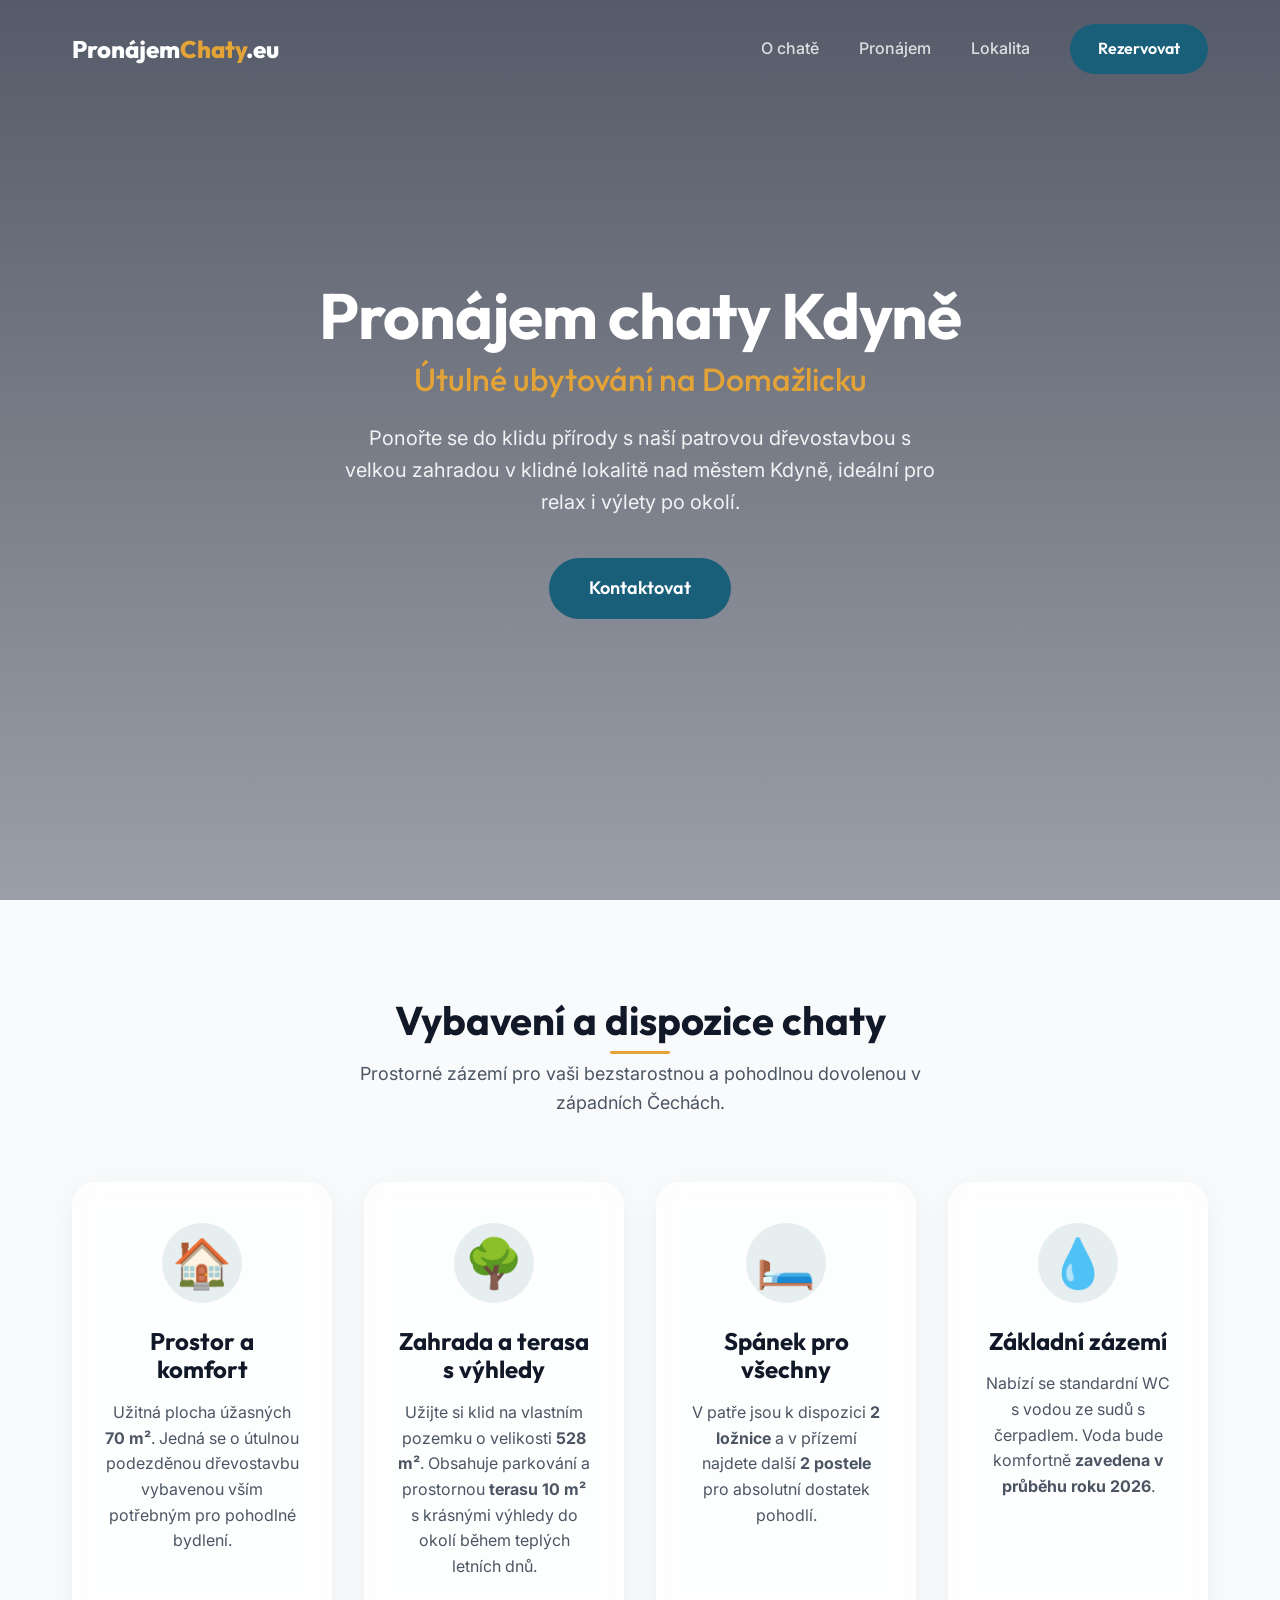
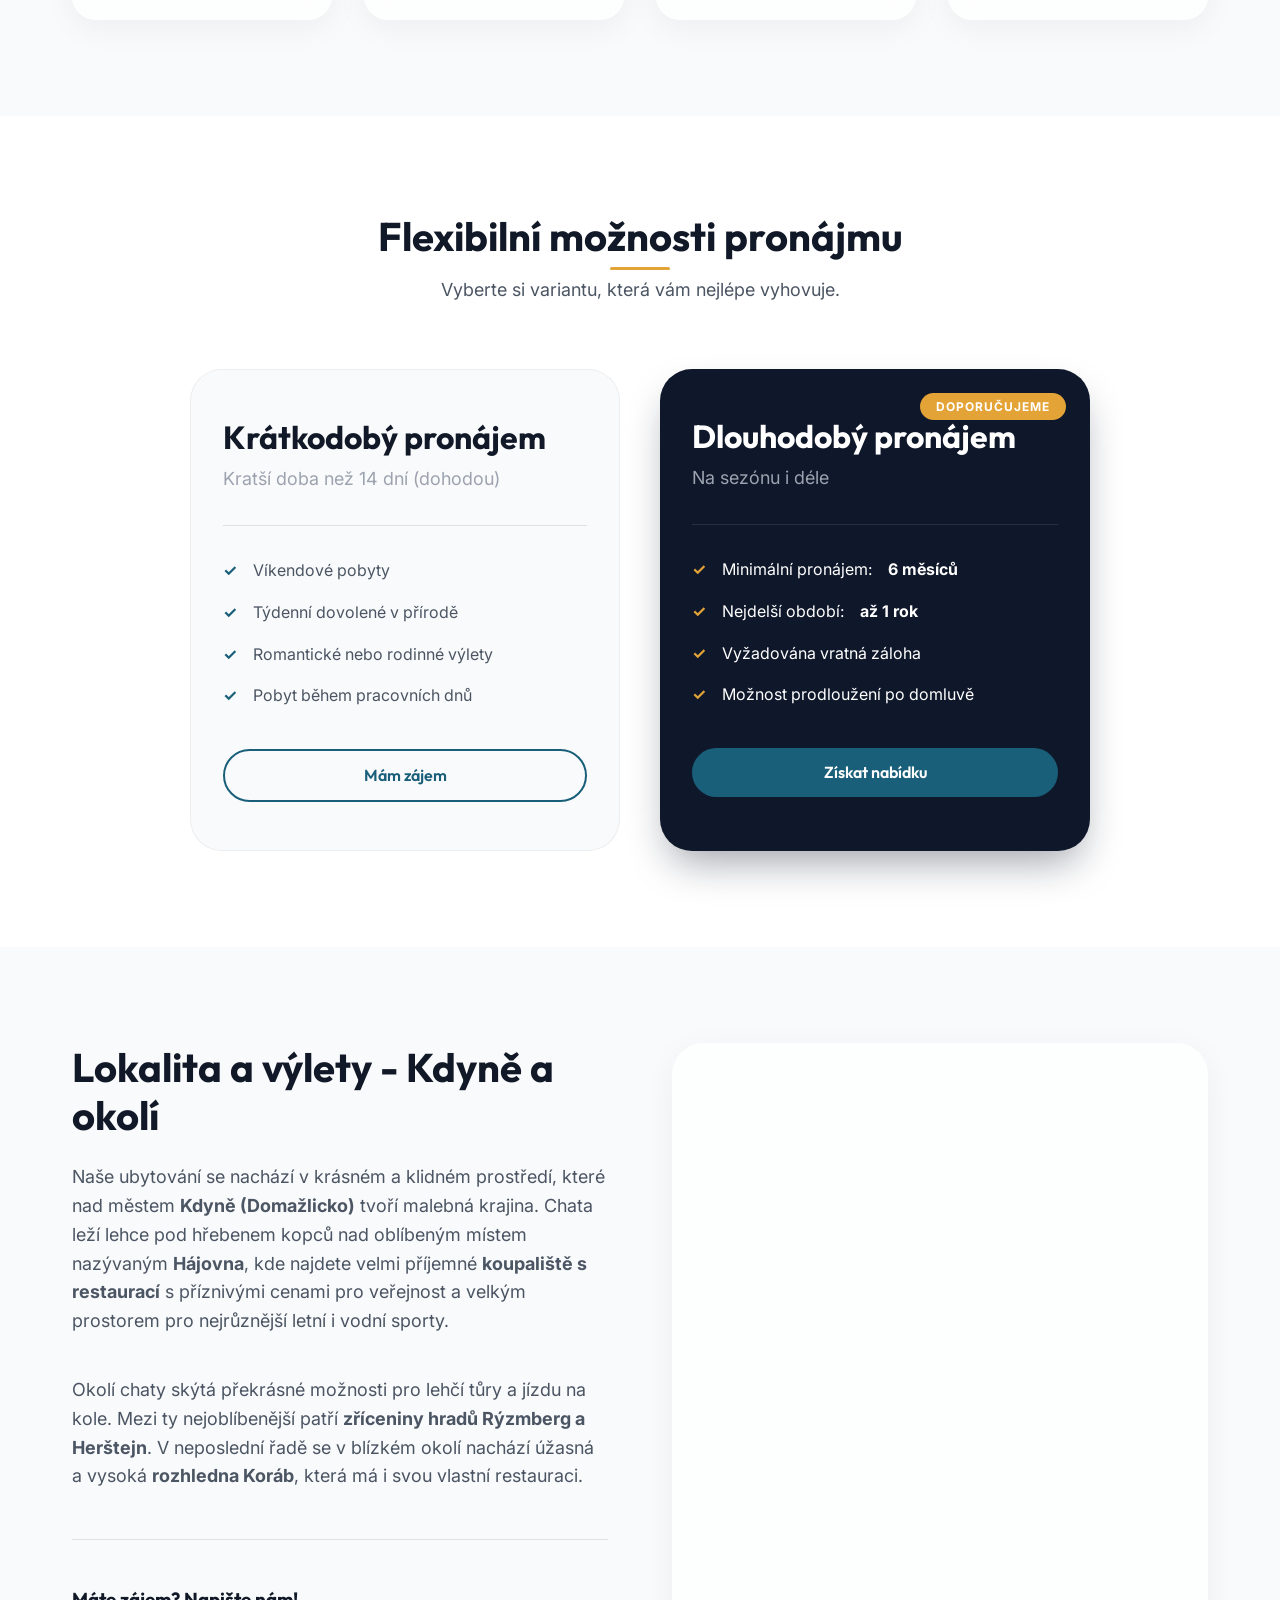
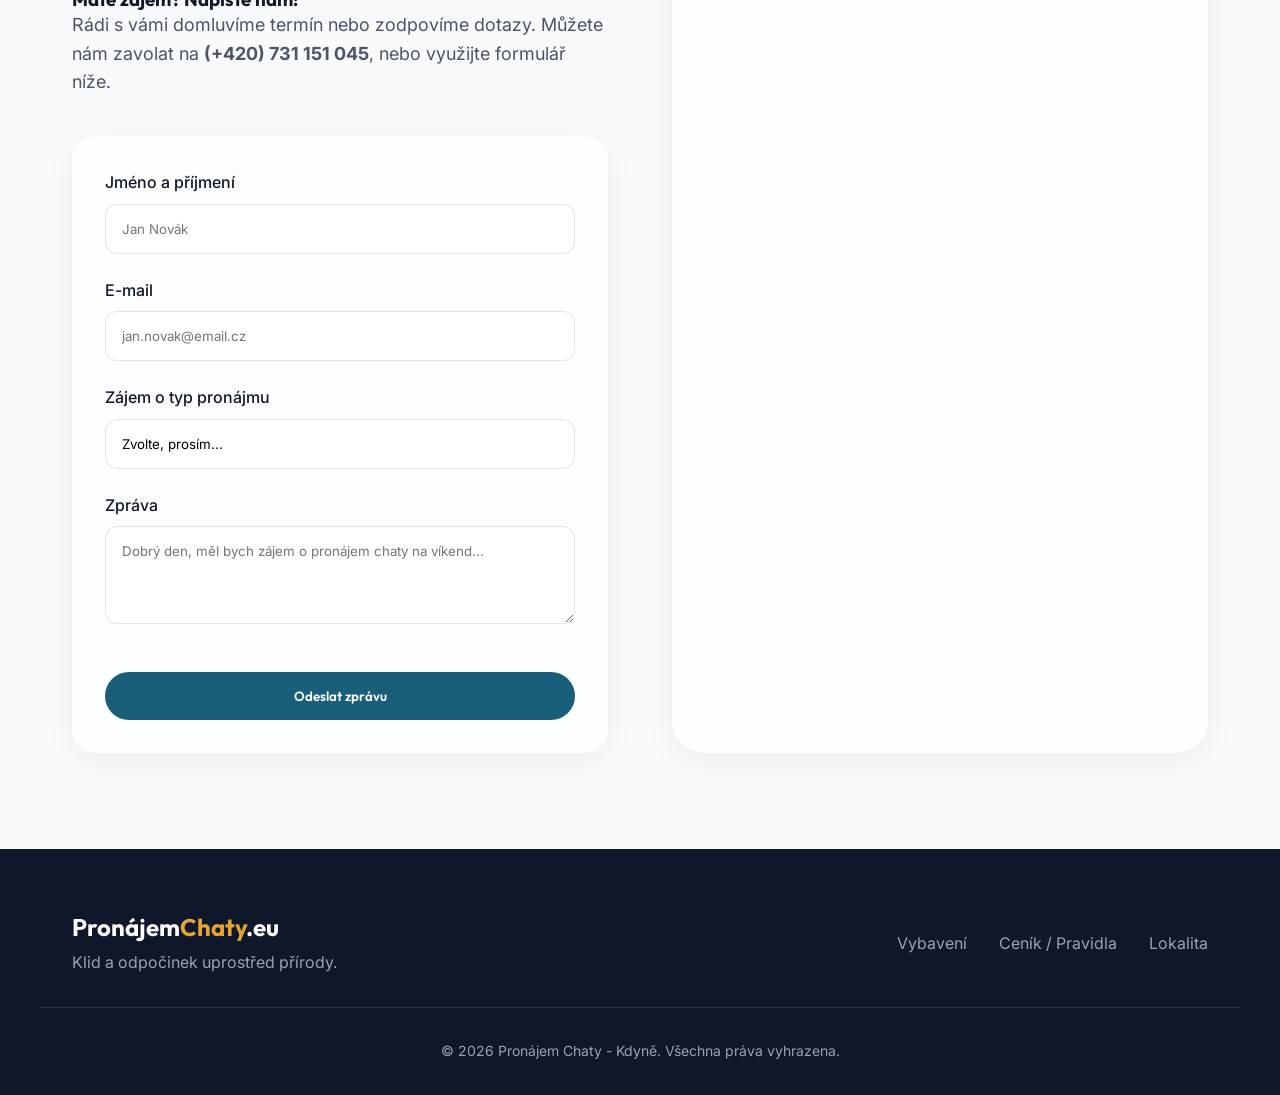
==== index.html @ 140323f0 "Update: contact form with FormSubmit, map iframe, and hero cleanup" ====
<!DOCTYPE html>
<html lang="cs">
<head>
    <meta charset="UTF-8">
    <meta name="viewport" content="width=device-width, initial-scale=1.0">
    <title>Pronájem chaty Kdyně | Útulné ubytování na Domažlicku</title>
    <meta name="description" content="Hledáte klidný pronájem chaty na Domažlicku? Útulná chata Kdyně nabízí pozemek 528 m², 70 m² obytné plochy, terasu, parkování a skvělou výchozí polohu pro výlety (Rýzmberg, Herštejn, Koráb). Ideální dovolená v přírodě.">
    
    <!-- Google Fonts: Outfit and Inter -->
    <link rel="preconnect" href="https://fonts.googleapis.com">
    <link rel="preconnect" href="https://fonts.gstatic.com" crossorigin>
    <link href="https://fonts.googleapis.com/css2?family=Inter:wght@300;400;500;600&family=Outfit:wght@400;600;800&display=swap" rel="stylesheet">
    
    <link rel="stylesheet" href="./index.css">
</head>
<body>

    <!-- Header Navigation -->
    <header class="navbar">
        <div class="nav-container">
            <div class="logo">Pronájem<span>Chaty</span>.eu</div>
            <nav class="nav-links">
                <a href="#o-chate">O chatě</a>
                <a href="#moznosti-pronajmu">Pronájem</a>
                <a href="#lokalita">Lokalita</a>
                <a href="#kontakt" class="btn-primary">Rezervovat</a>
            </nav>
        </div>
    </header>

    <!-- Hero Section -->
    <section class="hero">
        <div class="hero-overlay"></div>
        <div class="hero-content">
            <h1 class="fade-up delay-1">Pronájem chaty Kdyně</h1>
            <h2 class="hero-subtitle fade-up delay-1">Útulné ubytování na Domažlicku</h2>
            <p class="fade-up delay-2">Ponořte se do klidu přírody s naší patrovou dřevostavbou s velkou zahradou v klidné lokalitě nad městem Kdyně, ideální pro relax i výlety po okolí.</p>
            <div class="hero-buttons fade-up delay-3">
                <a href="#kontakt" class="btn-primary-large">Kontaktovat</a>
            </div>
        </div>
    </section>

    <!-- About Section -->
    <section id="o-chate" class="about section-padding">
        <div class="container">
            <div class="section-title fade-up">
                <h2>Vybavení a dispozice chaty</h2>
                <p>Prostorné zázemí pro vaši bezstarostnou a pohodlnou dovolenou v západních Čechách.</p>
            </div>
            
            <div class="features-grid">
                <div class="feature-card glass fade-up">
                    <div class="feature-icon">🏠</div>
                    <h3>Prostor a komfort</h3>
                    <p>Užitná plocha úžasných <strong>70 m²</strong>. Jedná se o útulnou podezděnou dřevostavbu vybavenou vším potřebným pro pohodlné bydlení.</p>
                </div>
                <div class="feature-card glass fade-up delay-1">
                    <div class="feature-icon">🌳</div>
                    <h3>Zahrada a terasa s výhledy</h3>
                    <p>Užijte si klid na vlastním pozemku o velikosti <strong>528 m²</strong>. Obsahuje parkování a prostornou <strong>terasu 10 m²</strong> s krásnými výhledy do okolí během teplých letních dnů.</p>
                </div>
                <div class="feature-card glass fade-up delay-2">
                    <div class="feature-icon">🛏️</div>
                    <h3>Spánek pro všechny</h3>
                    <p>V patře jsou k dispozici <strong>2 ložnice</strong> a v přízemí najdete další <strong>2 postele</strong> pro absolutní dostatek pohodlí.</p>
                </div>
                <div class="feature-card glass fade-up delay-3">
                    <div class="feature-icon">💧</div>
                    <h3>Základní zázemí</h3>
                    <p>Nabízí se standardní WC s vodou ze sudů s čerpadlem. Voda bude komfortně <strong>zavedena v průběhu roku 2026</strong>.</p>
                </div>
            </div>
        </div>
    </section>

    <!-- Rental Options Section -->
    <section id="moznosti-pronajmu" class="rental section-padding">
        <div class="container">
            <div class="section-title text-center fade-up">
                <h2>Flexibilní možnosti pronájmu</h2>
                <p>Vyberte si variantu, která vám nejlépe vyhovuje.</p>
            </div>
            
            <div class="rental-cards">
                <!-- Short Term -->
                <div class="rental-card fade-up">
                    <div class="card-header highlight">
                        <h3>Krátkodobý pronájem</h3>
                        <p>Kratší doba než 14 dní (dohodou)</p>
                    </div>
                    <ul class="rental-features">
                        <li><span>✓</span> Víkendové pobyty</li>
                        <li><span>✓</span> Týdenní dovolené v přírodě</li>
                        <li><span>✓</span> Romantické nebo rodinné výlety</li>
                        <li><span>✓</span> Pobyt během pracovních dnů</li>
                    </ul>
                    <a href="#kontakt" class="btn-outline">Mám zájem</a>
                </div>

                <!-- Long Term -->
                <div class="rental-card premium fade-up delay-1">
                    <div class="badge-premium">Doporučujeme</div>
                    <div class="card-header">
                        <h3>Dlouhodobý pronájem</h3>
                        <p>Na sezónu i déle</p>
                    </div>
                    <ul class="rental-features">
                        <li><span>✓</span> Minimální pronájem: <strong>6 měsíců</strong></li>
                        <li><span>✓</span> Nejdelší období: <strong>až 1 rok</strong></li>
                        <li><span>✓</span> Vyžadována vratná záloha</li>
                        <li><span>✓</span> Možnost prodloužení po domluvě</li>
                    </ul>
                    <a href="#kontakt" class="btn-primary-full">Získat nabídku</a>
                </div>
            </div>
        </div>
    </section>

    <!-- Location & Contact -->
    <section id="lokalita" class="location section-padding">
        <div class="container layout-split">
            <div class="location-text fade-up">
                <h2 class="hero-font">Lokalita a výlety - Kdyně a okolí</h2>
                <p>Naše ubytování se nachází v krásném a klidném prostředí, které nad městem <strong>Kdyně (Domažlicko)</strong> tvoří malebná krajina. Chata leží lehce pod hřebenem kopců nad oblíbeným místem nazývaným <strong>Hájovna</strong>, kde najdete velmi příjemné <strong>koupaliště s restaurací</strong> s příznivými cenami pro veřejnost a velkým prostorem pro nejrůznější letní i vodní sporty.</p>
                <p>Okolí chaty skýtá překrásné možnosti pro lehčí tůry a jízdu na kole. Mezi ty nejoblíbenější patří <strong>zříceniny hradů Rýzmberg a Herštejn</strong>. V neposlední řadě se v blízkém okolí nachází úžasná a vysoká <strong>rozhledna Koráb</strong>, která má i svou vlastní restauraci.</p>
                
                <div class="contact-info" id="kontakt">
                    <h3>Máte zájem? Napište nám!</h3>
                    <p>Rádi s vámi domluvíme termín nebo zodpovíme dotazy. Můžete nám zavolat na <strong><a href="tel:+420731151045">(+420) 731 151 045</a></strong>, nebo využijte formulář níže.</p>
                    
                    <form class="contact-form glass" action="https://formsubmit.co/ullmann@outlook.cz" method="POST">
                        <input type="hidden" name="_subject" value="Nová poptávka - pronajem-chaty.eu">
                        <input type="hidden" name="_template" value="table">
                        <div class="input-group">
                            <label for="name">Jméno a příjmení</label>
                            <input type="text" id="name" name="Jméno" placeholder="Jan Novák" required>
                        </div>
                        <div class="input-group">
                            <label for="email">E-mail</label>
                            <input type="email" id="email" name="email" placeholder="jan.novak@email.cz" required>
                        </div>
                        <div class="input-group">
                            <label for="rental-type">Zájem o typ pronájmu</label>
                            <select id="rental-type" name="Typ_pronajmu" required>
                                <option value="" disabled selected>Zvolte, prosím...</option>
                                <option value="Krátkodobý pronájem">Krátkodobý pronájem</option>
                                <option value="Dlouhodobý pronájem">Dlouhodobý pronájem</option>
                            </select>
                        </div>
                        <div class="input-group">
                            <label for="message">Zpráva</label>
                            <textarea id="message" name="Zprava" rows="4" placeholder="Dobrý den, měl bych zájem o pronájem chaty na víkend..." required></textarea>
                        </div>
                        <button type="submit" class="btn-primary-form">Odeslat zprávu</button>
                    </form>
                </div>
            </div>
            
            <div class="location-map fade-up delay-1">
                <div class="map-view glass">
                    <iframe 
                        src="https://maps.google.com/maps?q=49.405148,13.050838&hl=cs&z=15&output=embed" 
                        width="100%" 
                        height="100%" 
                        style="border:0; width:100%; height:100%; min-height: 400px; display: block;" 
                        allowfullscreen="" 
                        loading="lazy" 
                        referrerpolicy="no-referrer-when-downgrade">
                    </iframe>
                </div>
            </div>
        </div>
    </section>

    <footer>
        <div class="container footer-content">
            <div class="footer-logo">
                <h3>Pronájem<span>Chaty</span>.eu</h3>
                <p>Klid a odpočinek uprostřed přírody.</p>
            </div>
            <div class="footer-links">
                <a href="#o-chate">Vybavení</a>
                <a href="#moznosti-pronajmu">Ceník / Pravidla</a>
                <a href="#lokalita">Lokalita</a>
            </div>
        </div>
        <div class="footer-bottom">
            <p>&copy; 2026 Pronájem Chaty - Kdyně. Všechna práva vyhrazena.</p>
        </div>
    </footer>

    <script src="./main.js"></script>
</body>
</html>
---- index.css ----
/* ==============================
   CSS RESET & VARIABLES
   ============================== */
:root {
    --color-primary: #1A5F7A;
    --color-primary-light: #2293B0;
    --color-secondary: #E3A336;
    --color-dark: #111827;
    --color-darker: #0F172A;
    --color-text: #4B5563;
    --color-text-light: #9CA3AF;
    --color-bg: #F9FAFB;
    --color-white: #FFFFFF;
    
    --font-heading: 'Outfit', sans-serif;
    --font-body: 'Inter', sans-serif;
    
    --shadow-sm: 0 1px 2px 0 rgba(0, 0, 0, 0.05);
    --shadow-md: 0 4px 6px -1px rgba(0, 0, 0, 0.1), 0 2px 4px -1px rgba(0, 0, 0, 0.06);
    --shadow-lg: 0 10px 15px -3px rgba(0, 0, 0, 0.1), 0 4px 6px -2px rgba(0, 0, 0, 0.05);
    
    --radius-md: 0.75rem;
    --radius-lg: 1.5rem;
    --radius-xl: 2rem;
    
    --transition: all 0.3s cubic-bezier(0.4, 0, 0.2, 1);
}

* {
    margin: 0;
    padding: 0;
    box-sizing: border-box;
}

html {
    scroll-behavior: smooth;
}

body {
    font-family: var(--font-body);
    color: var(--color-text);
    background-color: var(--color-bg);
    line-height: 1.6;
    overflow-x: hidden;
}

h1, h2, h3, h4, .hero-font {
    font-family: var(--font-heading);
    color: var(--color-dark);
    line-height: 1.2;
}

a {
    text-decoration: none;
    color: inherit;
}

ul {
    list-style: none;
}

.container {
    max-width: 1200px;
    margin: 0 auto;
    padding: 0 2rem;
}

.section-padding {
    padding: 6rem 0;
}

/* ==============================
   GLASSMORPHISM & UTILITIES
   ============================== */
.glass {
    background: rgba(255, 255, 255, 0.7);
    backdrop-filter: blur(12px);
    -webkit-backdrop-filter: blur(12px);
    border: 1px solid rgba(255, 255, 255, 0.5);
    box-shadow: 0 8px 32px rgba(0, 0, 0, 0.05);
}

.text-center { text-align: center; }

/* ==============================
   BUTTONS
   ============================== */
.btn-primary, .btn-primary-large, .btn-primary-full, .btn-secondary-large, .btn-outline, .btn-primary-form {
    display: inline-flex;
    align-items: center;
    justify-content: center;
    font-family: var(--font-heading);
    font-weight: 600;
    border-radius: 9999px;
    transition: var(--transition);
    cursor: pointer;
    border: none;
}

.btn-primary {
    background: var(--color-primary);
    color: var(--color-white);
    padding: 0.75rem 1.75rem;
}

.btn-primary:hover {
    background: var(--color-primary-light);
    transform: translateY(-2px);
    box-shadow: var(--shadow-md);
}

.btn-primary-large {
    background: var(--color-primary);
    color: var(--color-white);
    padding: 1rem 2.5rem;
    font-size: 1.125rem;
}

.btn-primary-large:hover {
    background: var(--color-primary-light);
    transform: translateY(-2px);
    box-shadow: var(--shadow-lg);
}

.btn-secondary-large {
    background: rgba(255, 255, 255, 0.1);
    backdrop-filter: blur(8px);
    color: var(--color-white);
    border: 1px solid rgba(255, 255, 255, 0.3);
    padding: 1rem 2.5rem;
    font-size: 1.125rem;
}

.btn-secondary-large:hover {
    background: rgba(255, 255, 255, 0.2);
    transform: translateY(-2px);
}

.btn-outline {
    background: transparent;
    color: var(--color-primary);
    border: 2px solid var(--color-primary);
    padding: 0.75rem 2rem;
    width: 100%;
}

.btn-outline:hover {
    background: var(--color-primary);
    color: var(--color-white);
}

.btn-primary-full {
    background: var(--color-primary);
    color: var(--color-white);
    padding: 0.75rem 2rem;
    width: 100%;
}

.btn-primary-full:hover {
    background: var(--color-dark);
}

.btn-primary-form {
    background: var(--color-primary);
    color: var(--color-white);
    padding: 1rem 2rem;
    width: 100%;
    margin-top: 1rem;
}

.btn-primary-form:hover {
    background: var(--color-primary-light);
}

/* ==============================
   NAVIGATION
   ============================== */
.navbar {
    position: fixed;
    top: 0;
    left: 0;
    width: 100%;
    z-index: 100;
    transition: var(--transition);
    padding: 1.5rem 0;
}

.navbar.scrolled {
    background: rgba(255, 255, 255, 0.9);
    backdrop-filter: blur(10px);
    padding: 1rem 0;
    box-shadow: var(--shadow-sm);
}

.nav-container {
    max-width: 1200px;
    margin: 0 auto;
    padding: 0 2rem;
    display: flex;
    justify-content: space-between;
    align-items: center;
}

.logo {
    font-family: var(--font-heading);
    font-size: 1.5rem;
    font-weight: 800;
    color: var(--color-white);
    transition: var(--transition);
}

.navbar.scrolled .logo {
    color: var(--color-dark);
}

.logo span {
    color: var(--color-secondary);
}

.nav-links {
    display: flex;
    align-items: center;
    gap: 2.5rem;
}

.nav-links a:not(.btn-primary) {
    font-weight: 500;
    color: rgba(255, 255, 255, 0.8);
    transition: var(--transition);
    position: relative;
}

.navbar.scrolled .nav-links a:not(.btn-primary) {
    color: var(--color-text);
}

.nav-links a:not(.btn-primary):after {
    content: '';
    position: absolute;
    width: 0;
    height: 2px;
    bottom: -4px;
    left: 0;
    background-color: var(--color-secondary);
    transition: var(--transition);
}

.nav-links a:not(.btn-primary):hover:after {
    width: 100%;
}

.nav-links a:not(.btn-primary):hover {
    color: var(--color-white);
}

.navbar.scrolled .nav-links a:not(.btn-primary):hover {
    color: var(--color-primary);
}

/* ==============================
   HERO SECTION
   ============================== */
.hero {
    position: relative;
    height: 100vh;
    min-height: 600px;
    display: flex;
    align-items: center;
    justify-content: center;
    /* Hero background image */
    background: url('https://images.unsplash.com/photo-1587061949409-02df41d5e562?q=80&w=2000&auto=format&fit=crop') center/cover no-repeat;
}

.hero-overlay {
    position: absolute;
    top: 0;
    left: 0;
    width: 100%;
    height: 100%;
    background: linear-gradient(to bottom, rgba(15, 23, 42, 0.7), rgba(15, 23, 42, 0.4));
}

.hero-content {
    position: relative;
    z-index: 10;
    text-align: center;
    max-width: 800px;
    padding: 0 2rem;
    color: var(--color-white);
}

.badge {
    display: inline-block;
    padding: 0.5rem 1rem;
    background: rgba(255, 255, 255, 0.15);
    backdrop-filter: blur(4px);
    border-radius: 9999px;
    font-size: 0.875rem;
    font-weight: 500;
    letter-spacing: 1px;
    text-transform: uppercase;
    margin-bottom: 1.5rem;
    border: 1px solid rgba(255, 255, 255, 0.2);
}

.hero-content h1 {
    font-size: clamp(3rem, 5vw, 4.5rem);
    color: var(--color-white);
    margin-bottom: 0.5rem;
    line-height: 1.1;
    letter-spacing: -1px;
}

.hero-content .hero-subtitle {
    font-size: clamp(1.5rem, 2.5vw, 2rem);
    color: var(--color-secondary);
    margin-bottom: 1.5rem;
    font-weight: 500;
    font-family: var(--font-heading);
}

.hero-content p {
    font-size: 1.25rem;
    color: rgba(255, 255, 255, 0.9);
    margin-bottom: 2.5rem;
    max-width: 600px;
    margin-left: auto;
    margin-right: auto;
}

.hero-buttons {
    display: flex;
    gap: 1.5rem;
    justify-content: center;
    flex-wrap: wrap;
}

/* ==============================
   ABOUT / FEATURES SECTION
   ============================== */
.section-title {
    text-align: center;
    margin-bottom: 4rem;
    max-width: 600px;
    margin-left: auto;
    margin-right: auto;
}

.section-title h2 {
    font-size: 2.5rem;
    margin-bottom: 1rem;
    position: relative;
    display: inline-block;
}

.section-title h2:after {
    content: '';
    position: absolute;
    bottom: -10px;
    left: 50%;
    transform: translateX(-50%);
    width: 60px;
    height: 3px;
    background: var(--color-secondary);
    border-radius: 3px;
}

.section-title p {
    font-size: 1.125rem;
}

.features-grid {
    display: grid;
    grid-template-columns: repeat(auto-fit, minmax(260px, 1fr));
    gap: 2rem;
}

.feature-card {
    padding: 2.5rem 2rem;
    border-radius: var(--radius-lg);
    text-align: center;
    transition: var(--transition);
    position: relative;
    overflow: hidden;
    z-index: 1;
}

.feature-card::before {
    content: '';
    position: absolute;
    top: 0; left: 0; width: 100%; height: 100%;
    background: linear-gradient(135deg, rgba(255,255,255,0.4) 0%, rgba(255,255,255,0) 100%);
    z-index: -1;
    opacity: 0;
    transition: opacity 0.3s ease;
}

.feature-card:hover {
    transform: translateY(-10px);
    box-shadow: var(--shadow-lg);
}

.feature-card:hover::before {
    opacity: 1;
}

.feature-icon {
    font-size: 3rem;
    margin-bottom: 1.5rem;
    display: inline-block;
    background: rgba(26, 95, 122, 0.1);
    width: 80px;
    height: 80px;
    line-height: 80px;
    border-radius: 50%;
}

.feature-card h3 {
    font-size: 1.5rem;
    margin-bottom: 1rem;
}

/* ==============================
   RENTAL OPTIONS
   ============================== */
.rental {
    background-color: var(--color-white);
}

.rental-cards {
    display: grid;
    grid-template-columns: repeat(auto-fit, minmax(320px, 1fr));
    gap: 2.5rem;
    max-width: 900px;
    margin: 0 auto;
}

.rental-card {
    background: var(--color-bg);
    border-radius: var(--radius-xl);
    padding: 3rem 2rem;
    border: 1px solid rgba(0,0,0,0.05);
    transition: var(--transition);
    position: relative;
    overflow: hidden;
}

.rental-card:hover {
    box-shadow: var(--shadow-lg);
    transform: translateY(-5px);
}

.rental-card.premium {
    background: var(--color-darker);
    color: var(--color-white);
    border: none;
    box-shadow: 0 20px 40px -10px rgba(15, 23, 42, 0.4);
}

.badge-premium {
    position: absolute;
    top: 1.5rem;
    right: 1.5rem;
    background: var(--color-secondary);
    color: var(--color-white);
    padding: 0.25rem 1rem;
    border-radius: 9999px;
    font-size: 0.75rem;
    font-weight: 700;
    text-transform: uppercase;
    letter-spacing: 1px;
}

.card-header {
    margin-bottom: 2rem;
    padding-bottom: 2rem;
    border-bottom: 1px solid rgba(0,0,0,0.1);
}

.rental-card.premium .card-header {
    border-bottom: 1px solid rgba(255,255,255,0.1);
}

.card-header h3 {
    font-size: 2rem;
    margin-bottom: 0.5rem;
}

.rental-card.premium .card-header h3 {
    color: var(--color-white);
}

.card-header p {
    font-size: 1.125rem;
    color: var(--color-text-light);
}

.rental-features {
    margin-bottom: 2.5rem;
}

.rental-features li {
    margin-bottom: 1rem;
    display: flex;
    align-items: center;
    gap: 1rem;
}

.rental-features span {
    color: var(--color-primary);
    font-weight: bold;
}

.rental-card.premium .rental-features span {
    color: var(--color-secondary);
}

/* ==============================
   LOCATION & CONTACT
   ============================== */
.layout-split {
    display: grid;
    grid-template-columns: 1fr 1fr;
    gap: 4rem;
    align-items: stretch;
}

.location-text h2 {
    font-size: 2.5rem;
    margin-bottom: 1.5rem;
}

.location-text p {
    font-size: 1.125rem;
    margin-bottom: 2.5rem;
}

.contact-info {
    margin-top: 3rem;
    padding-top: 3rem;
    border-top: 1px solid rgba(0,0,0,0.1);
}

.contact-form {
    padding: 2rem;
    border-radius: var(--radius-lg);
    margin-top: 2rem;
}

.input-group {
    margin-bottom: 1.5rem;
}

.input-group label {
    display: block;
    margin-bottom: 0.5rem;
    font-weight: 500;
    color: var(--color-dark);
}

.input-group input,
.input-group select,
.input-group textarea {
    width: 100%;
    padding: 1rem;
    border: 1px solid rgba(0,0,0,0.1);
    border-radius: var(--radius-md);
    background: rgba(255,255,255,0.8);
    font-family: inherit;
    transition: var(--transition);
    appearance: none;
    -webkit-appearance: none;
}

.input-group input:focus,
.input-group select:focus,
.input-group textarea:focus {
    outline: none;
    border-color: var(--color-primary);
    box-shadow: 0 0 0 3px rgba(26, 95, 122, 0.1);
}

.location-map {
    position: relative;
    height: 100%;
    min-height: 400px;
}

.map-view {
    width: 100%;
    height: 100%;
    border-radius: var(--radius-xl);
    overflow: hidden;
    position: relative;
    border: 1px solid rgba(255, 255, 255, 0.8);
}

.ambient-img {
    width: 100%;
    height: 100%;
    object-fit: cover;
    transition: transform 10s ease;
}

.map-view:hover .ambient-img {
    transform: scale(1.05);
}

.map-content {
    position: absolute;
    bottom: 2rem;
    left: 2rem;
    background: rgba(255,255,255,0.9);
    padding: 1rem 1.5rem;
    border-radius: var(--radius-md);
    font-weight: 600;
    font-family: var(--font-heading);
    color: var(--color-dark);
    z-index: 10;
    box-shadow: var(--shadow-md);
}

/* ==============================
   FOOTER
   ============================== */
footer {
    background: var(--color-darker);
    color: var(--color-white);
    padding: 4rem 0 2rem;
}

.footer-content {
    display: flex;
    justify-content: space-between;
    align-items: center;
    border-bottom: 1px solid rgba(255,255,255,0.1);
    padding-bottom: 2rem;
    margin-bottom: 2rem;
}

.footer-logo h3 {
    color: var(--color-white);
    font-size: 1.5rem;
}

.footer-logo h3 span {
    color: var(--color-secondary);
}

.footer-logo p {
    color: var(--color-text-light);
    margin-top: 0.5rem;
}

.footer-links {
    display: flex;
    gap: 2rem;
}

.footer-links a {
    color: var(--color-text-light);
    transition: var(--transition);
}

.footer-links a:hover {
    color: var(--color-white);
}

.footer-bottom {
    text-align: center;
    color: var(--color-text-light);
    font-size: 0.875rem;
}

/* ==============================
   ANIMATIONS
   ============================== */
.fade-up {
    opacity: 0;
    transform: translateY(30px);
    transition: opacity 0.8s ease-out, transform 0.8s ease-out;
}

.fade-up.visible {
    opacity: 1;
    transform: translateY(0);
}

.delay-1 { transition-delay: 0.1s; }
.delay-2 { transition-delay: 0.2s; }
.delay-3 { transition-delay: 0.3s; }

/* Responsive adjustments */
@media (max-width: 900px) {
    .layout-split {
        grid-template-columns: 1fr;
        gap: 3rem;
    }
    
    .location-map {
        min-height: 300px;
    }
}

@media (max-width: 768px) {
    .nav-links {
        display: none; /* simple mobile menu hidden for now, or could use flex wrap */
    }
    
    .hero-content h1 {
        font-size: 2.5rem;
    }
    
    .footer-content {
        flex-direction: column;
        text-align: center;
        gap: 2rem;
    }
}
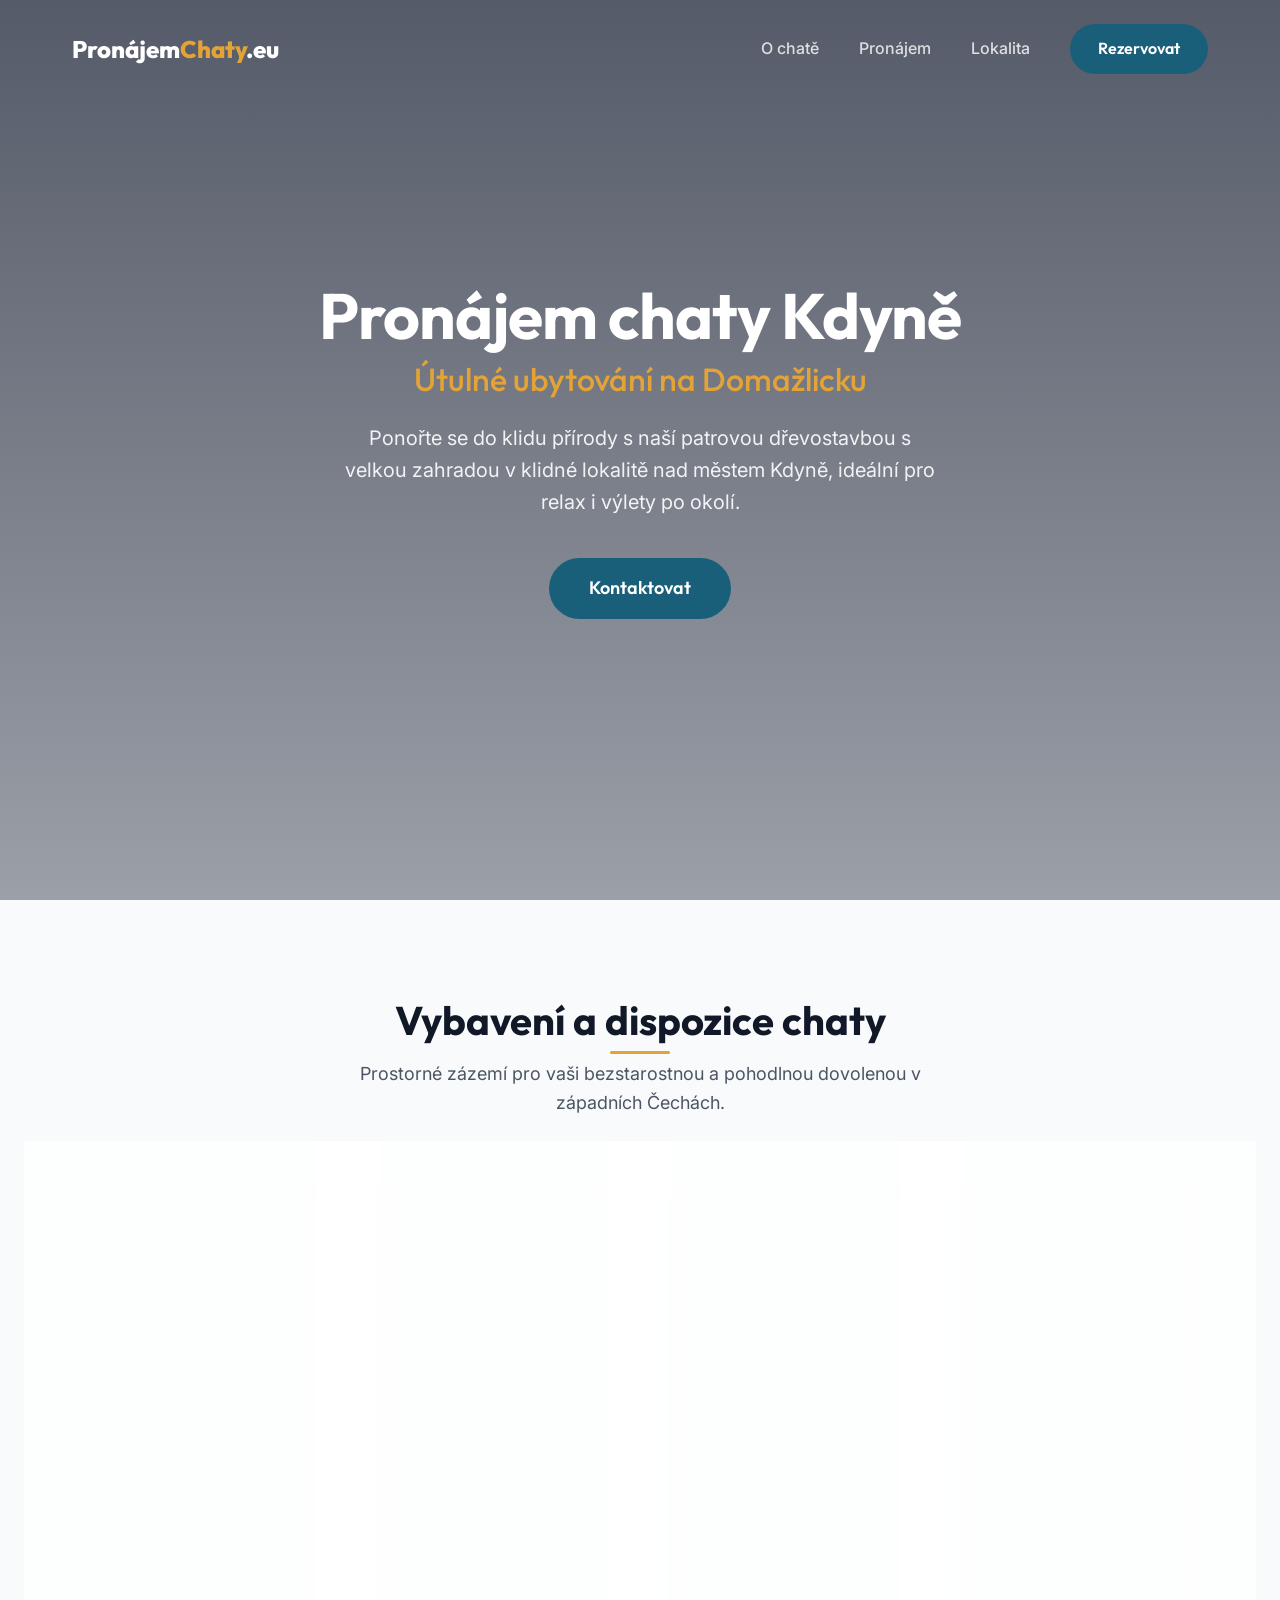
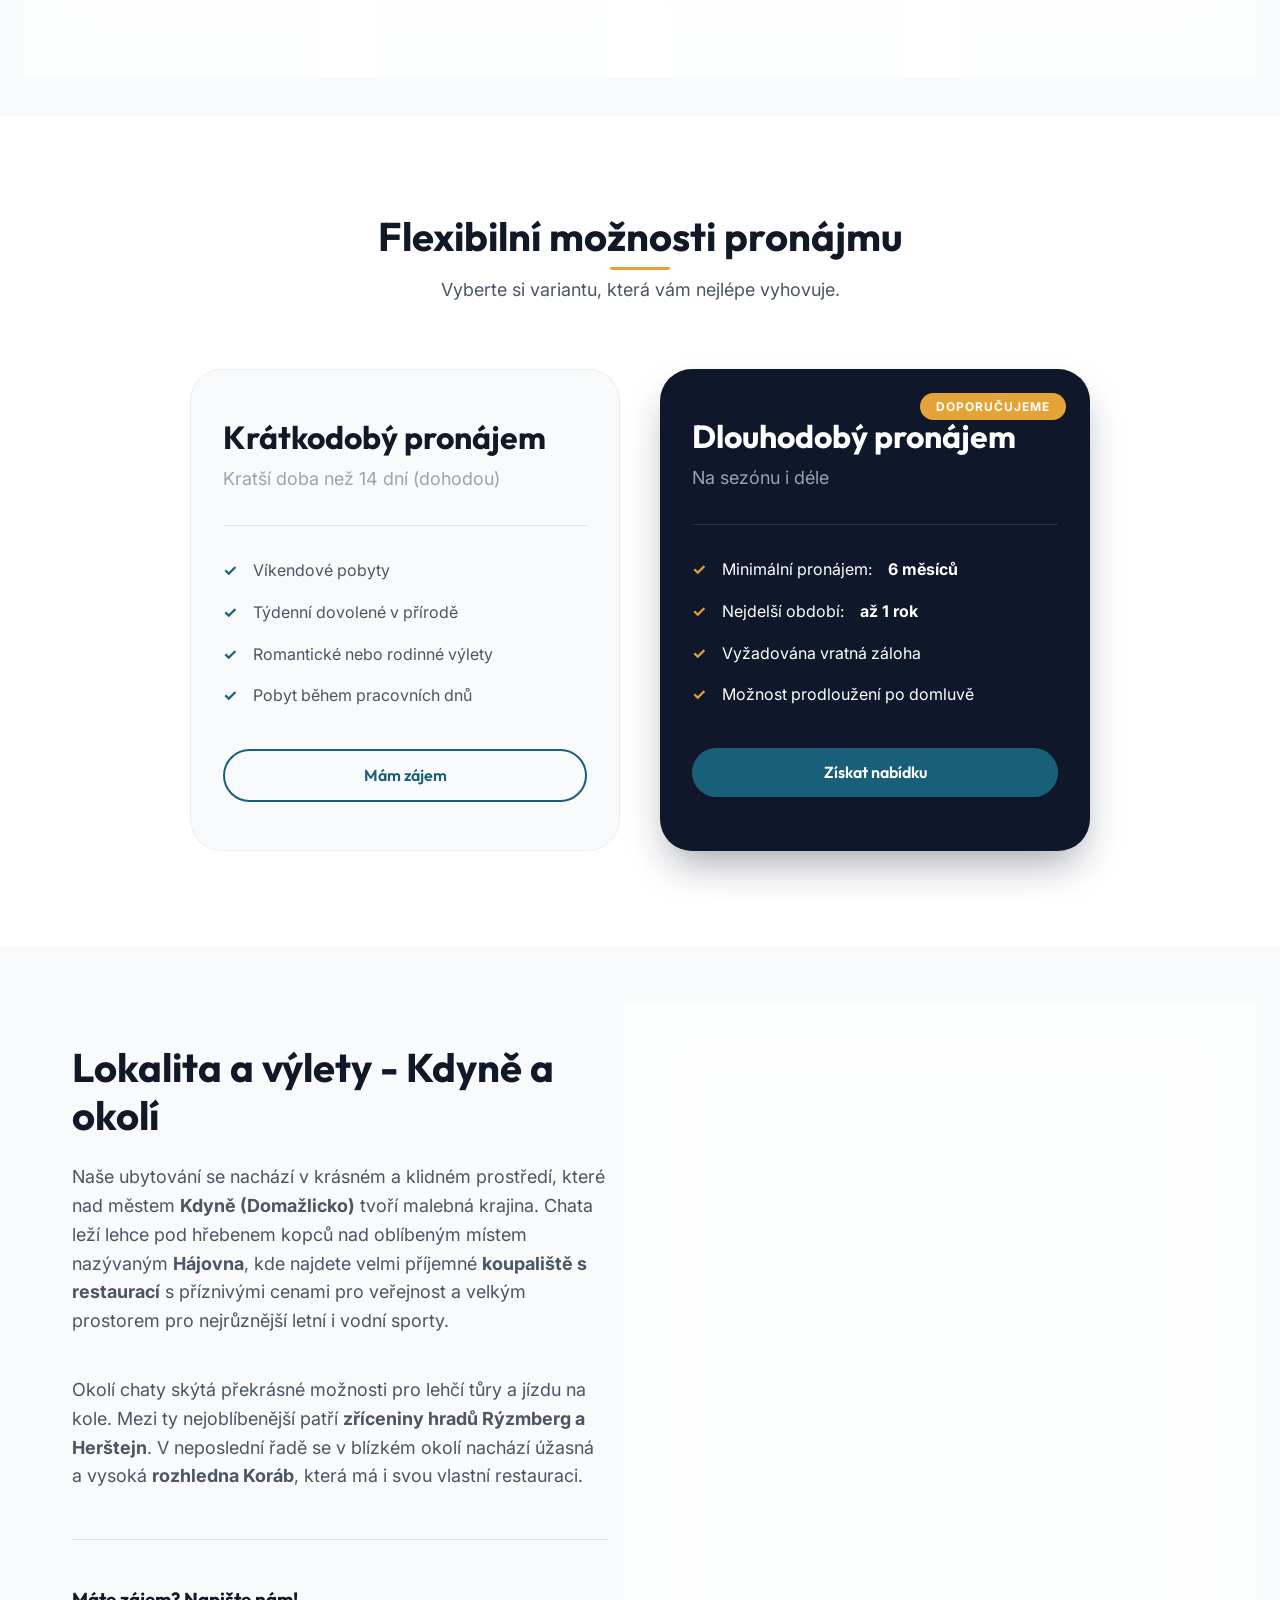
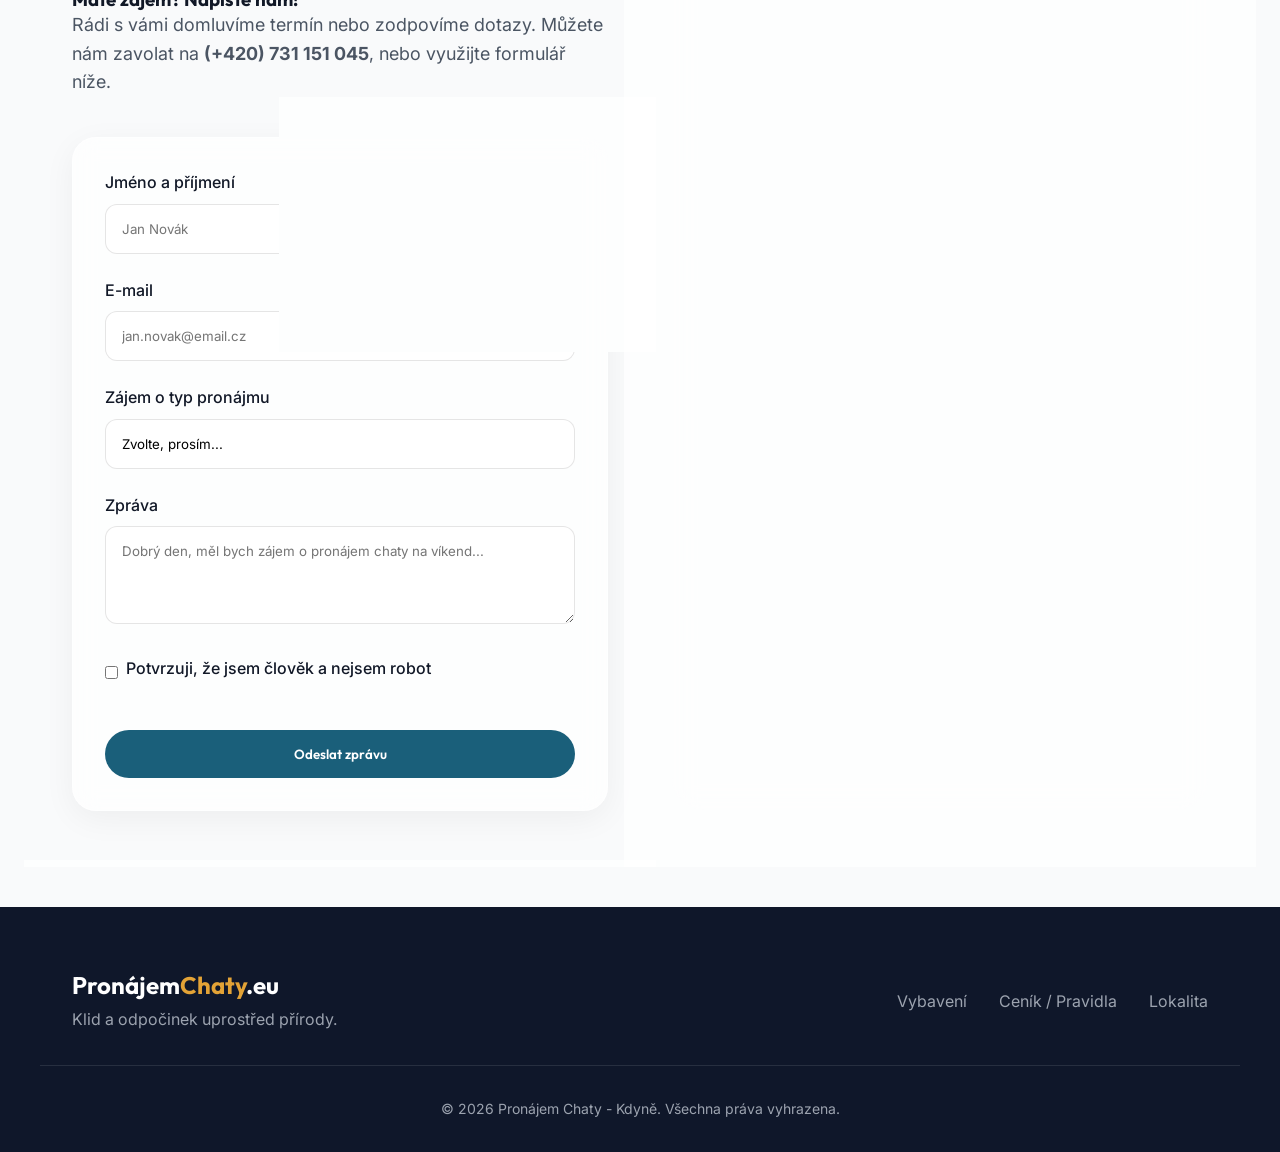
==== commit b47c5d01: "Update: implement Captcha honeypot and Add Czech thank-you page" ====
--- a/index.html
+++ b/index.html
@@ -1,18 +1,23 @@
 <!DOCTYPE html>
 <html lang="cs">
+
 <head>
     <meta charset="UTF-8">
     <meta name="viewport" content="width=device-width, initial-scale=1.0">
     <title>Pronájem chaty Kdyně | Útulné ubytování na Domažlicku</title>
-    <meta name="description" content="Hledáte klidný pronájem chaty na Domažlicku? Útulná chata Kdyně nabízí pozemek 528 m², 70 m² obytné plochy, terasu, parkování a skvělou výchozí polohu pro výlety (Rýzmberg, Herštejn, Koráb). Ideální dovolená v přírodě.">
-    
+    <meta name="description"
+        content="Hledáte klidný pronájem chaty na Domažlicku? Útulná chata Kdyně nabízí pozemek 528 m², 70 m² obytné plochy, terasu, parkování a skvělou výchozí polohu pro výlety (Rýzmberg, Herštejn, Koráb). Ideální dovolená v přírodě.">
+
     <!-- Google Fonts: Outfit and Inter -->
     <link rel="preconnect" href="https://fonts.googleapis.com">
     <link rel="preconnect" href="https://fonts.gstatic.com" crossorigin>
-    <link href="https://fonts.googleapis.com/css2?family=Inter:wght@300;400;500;600&family=Outfit:wght@400;600;800&display=swap" rel="stylesheet">
-    
+    <link
+        href="https://fonts.googleapis.com/css2?family=Inter:wght@300;400;500;600&family=Outfit:wght@400;600;800&display=swap"
+        rel="stylesheet">
+
     <link rel="stylesheet" href="./index.css">
 </head>
+
 <body>
 
     <!-- Header Navigation -->
@@ -34,7 +39,8 @@
         <div class="hero-content">
             <h1 class="fade-up delay-1">Pronájem chaty Kdyně</h1>
             <h2 class="hero-subtitle fade-up delay-1">Útulné ubytování na Domažlicku</h2>
-            <p class="fade-up delay-2">Ponořte se do klidu přírody s naší patrovou dřevostavbou s velkou zahradou v klidné lokalitě nad městem Kdyně, ideální pro relax i výlety po okolí.</p>
+            <p class="fade-up delay-2">Ponořte se do klidu přírody s naší patrovou dřevostavbou s velkou zahradou v
+                klidné lokalitě nad městem Kdyně, ideální pro relax i výlety po okolí.</p>
             <div class="hero-buttons fade-up delay-3">
                 <a href="#kontakt" class="btn-primary-large">Kontaktovat</a>
             </div>
@@ -48,27 +54,32 @@
                 <h2>Vybavení a dispozice chaty</h2>
                 <p>Prostorné zázemí pro vaši bezstarostnou a pohodlnou dovolenou v západních Čechách.</p>
             </div>
-            
+
             <div class="features-grid">
                 <div class="feature-card glass fade-up">
                     <div class="feature-icon">🏠</div>
                     <h3>Prostor a komfort</h3>
-                    <p>Užitná plocha úžasných <strong>70 m²</strong>. Jedná se o útulnou podezděnou dřevostavbu vybavenou vším potřebným pro pohodlné bydlení.</p>
+                    <p>Užitná plocha úžasných <strong>70 m²</strong>. Jedná se o útulnou podezděnou dřevostavbu
+                        vybavenou vším potřebným pro pohodlné bydlení.</p>
                 </div>
                 <div class="feature-card glass fade-up delay-1">
                     <div class="feature-icon">🌳</div>
                     <h3>Zahrada a terasa s výhledy</h3>
-                    <p>Užijte si klid na vlastním pozemku o velikosti <strong>528 m²</strong>. Obsahuje parkování a prostornou <strong>terasu 10 m²</strong> s krásnými výhledy do okolí během teplých letních dnů.</p>
+                    <p>Užijte si klid na vlastním pozemku o velikosti <strong>528 m²</strong>. Obsahuje parkování a
+                        prostornou <strong>terasu 10 m²</strong> s krásnými výhledy do okolí během teplých letních dnů.
+                    </p>
                 </div>
                 <div class="feature-card glass fade-up delay-2">
                     <div class="feature-icon">🛏️</div>
                     <h3>Spánek pro všechny</h3>
-                    <p>V patře jsou k dispozici <strong>2 ložnice</strong> a v přízemí najdete další <strong>2 postele</strong> pro absolutní dostatek pohodlí.</p>
+                    <p>V patře jsou k dispozici <strong>2 ložnice</strong> a v přízemí najdete další <strong>2
+                            postele</strong> pro absolutní dostatek pohodlí.</p>
                 </div>
                 <div class="feature-card glass fade-up delay-3">
                     <div class="feature-icon">💧</div>
                     <h3>Základní zázemí</h3>
-                    <p>Nabízí se standardní WC s vodou ze sudů s čerpadlem. Voda bude komfortně <strong>zavedena v průběhu roku 2026</strong>.</p>
+                    <p>Nabízí se standardní WC s vodou ze sudů s čerpadlem. Voda bude komfortně <strong>zavedena v
+                            průběhu roku 2026</strong>.</p>
                 </div>
             </div>
         </div>
@@ -81,7 +92,7 @@
                 <h2>Flexibilní možnosti pronájmu</h2>
                 <p>Vyberte si variantu, která vám nejlépe vyhovuje.</p>
             </div>
-            
+
             <div class="rental-cards">
                 <!-- Short Term -->
                 <div class="rental-card fade-up">
@@ -122,16 +133,26 @@
         <div class="container layout-split">
             <div class="location-text fade-up">
                 <h2 class="hero-font">Lokalita a výlety - Kdyně a okolí</h2>
-                <p>Naše ubytování se nachází v krásném a klidném prostředí, které nad městem <strong>Kdyně (Domažlicko)</strong> tvoří malebná krajina. Chata leží lehce pod hřebenem kopců nad oblíbeným místem nazývaným <strong>Hájovna</strong>, kde najdete velmi příjemné <strong>koupaliště s restaurací</strong> s příznivými cenami pro veřejnost a velkým prostorem pro nejrůznější letní i vodní sporty.</p>
-                <p>Okolí chaty skýtá překrásné možnosti pro lehčí tůry a jízdu na kole. Mezi ty nejoblíbenější patří <strong>zříceniny hradů Rýzmberg a Herštejn</strong>. V neposlední řadě se v blízkém okolí nachází úžasná a vysoká <strong>rozhledna Koráb</strong>, která má i svou vlastní restauraci.</p>
-                
+                <p>Naše ubytování se nachází v krásném a klidném prostředí, které nad městem <strong>Kdyně
+                        (Domažlicko)</strong> tvoří malebná krajina. Chata leží lehce pod hřebenem kopců nad oblíbeným
+                    místem nazývaným <strong>Hájovna</strong>, kde najdete velmi příjemné <strong>koupaliště s
+                        restaurací</strong> s příznivými cenami pro veřejnost a velkým prostorem pro nejrůznější letní i
+                    vodní sporty.</p>
+                <p>Okolí chaty skýtá překrásné možnosti pro lehčí tůry a jízdu na kole. Mezi ty nejoblíbenější patří
+                    <strong>zříceniny hradů Rýzmberg a Herštejn</strong>. V neposlední řadě se v blízkém okolí nachází
+                    úžasná a vysoká <strong>rozhledna Koráb</strong>, která má i svou vlastní restauraci.</p>
+
                 <div class="contact-info" id="kontakt">
                     <h3>Máte zájem? Napište nám!</h3>
-                    <p>Rádi s vámi domluvíme termín nebo zodpovíme dotazy. Můžete nám zavolat na <strong><a href="tel:+420731151045">(+420) 731 151 045</a></strong>, nebo využijte formulář níže.</p>
-                    
-                    <form class="contact-form glass" action="https://formsubmit.co/ullmann@outlook.cz" method="POST">
+                    <p>Rádi s vámi domluvíme termín nebo zodpovíme dotazy. Můžete nám zavolat na <strong><a
+                                href="tel:+420731151045">(+420) 731 151 045</a></strong>, nebo využijte formulář níže.
+                    </p>
+
+                    <form class="contact-form glass" action="https://formsubmit.co/ullmann.web@gmail.com" method="POST">
                         <input type="hidden" name="_subject" value="Nová poptávka - pronajem-chaty.eu">
                         <input type="hidden" name="_template" value="table">
+                        <input type="hidden" name="_next" value="https://pronajem-chaty.eu/dekujeme.html">
+                        <input type="text" name="_honey" style="display:none">
                         <div class="input-group">
                             <label for="name">Jméno a příjmení</label>
                             <input type="text" id="name" name="Jméno" placeholder="Jan Novák" required>
@@ -150,23 +171,25 @@
                         </div>
                         <div class="input-group">
                             <label for="message">Zpráva</label>
-                            <textarea id="message" name="Zprava" rows="4" placeholder="Dobrý den, měl bych zájem o pronájem chaty na víkend..." required></textarea>
+                            <textarea id="message" name="Zprava" rows="4"
+                                placeholder="Dobrý den, měl bych zájem o pronájem chaty na víkend..."
+                                required></textarea>
+                        </div>
+                        <div class="input-group checkbox-group">
+                            <input type="checkbox" id="human-check" required>
+                            <label for="human-check">Potvrzuji, že jsem člověk a nejsem robot</label>
                         </div>
                         <button type="submit" class="btn-primary-form">Odeslat zprávu</button>
                     </form>
                 </div>
             </div>
-            
+
             <div class="location-map fade-up delay-1">
                 <div class="map-view glass">
-                    <iframe 
-                        src="https://maps.google.com/maps?q=49.405148,13.050838&hl=cs&z=15&output=embed" 
-                        width="100%" 
-                        height="100%" 
-                        style="border:0; width:100%; height:100%; min-height: 400px; display: block;" 
-                        allowfullscreen="" 
-                        loading="lazy" 
-                        referrerpolicy="no-referrer-when-downgrade">
+                    <iframe src="https://maps.google.com/maps?q=49.405148,13.050838&hl=cs&z=15&output=embed"
+                        width="100%" height="100%"
+                        style="border:0; width:100%; height:100%; min-height: 400px; display: block;" allowfullscreen=""
+                        loading="lazy" referrerpolicy="no-referrer-when-downgrade">
                     </iframe>
                 </div>
             </div>
@@ -192,4 +215,5 @@
 
     <script src="./main.js"></script>
 </body>
-</html>
+
+</html>
--- a/index.css
+++ b/index.css
@@ -551,6 +551,26 @@
     margin-bottom: 1.5rem;
 }
 
+.checkbox-group {
+    display: flex;
+    align-items: center;
+    gap: 0.5rem;
+}
+
+.checkbox-group input[type="checkbox"] {
+    width: auto;
+    margin: 0;
+    cursor: pointer;
+    appearance: auto;
+    -webkit-appearance: auto;
+}
+
+.checkbox-group label {
+    margin-bottom: 0;
+    display: inline-block;
+    cursor: pointer;
+}
+
 .input-group label {
     display: block;
     margin-bottom: 0.5rem;
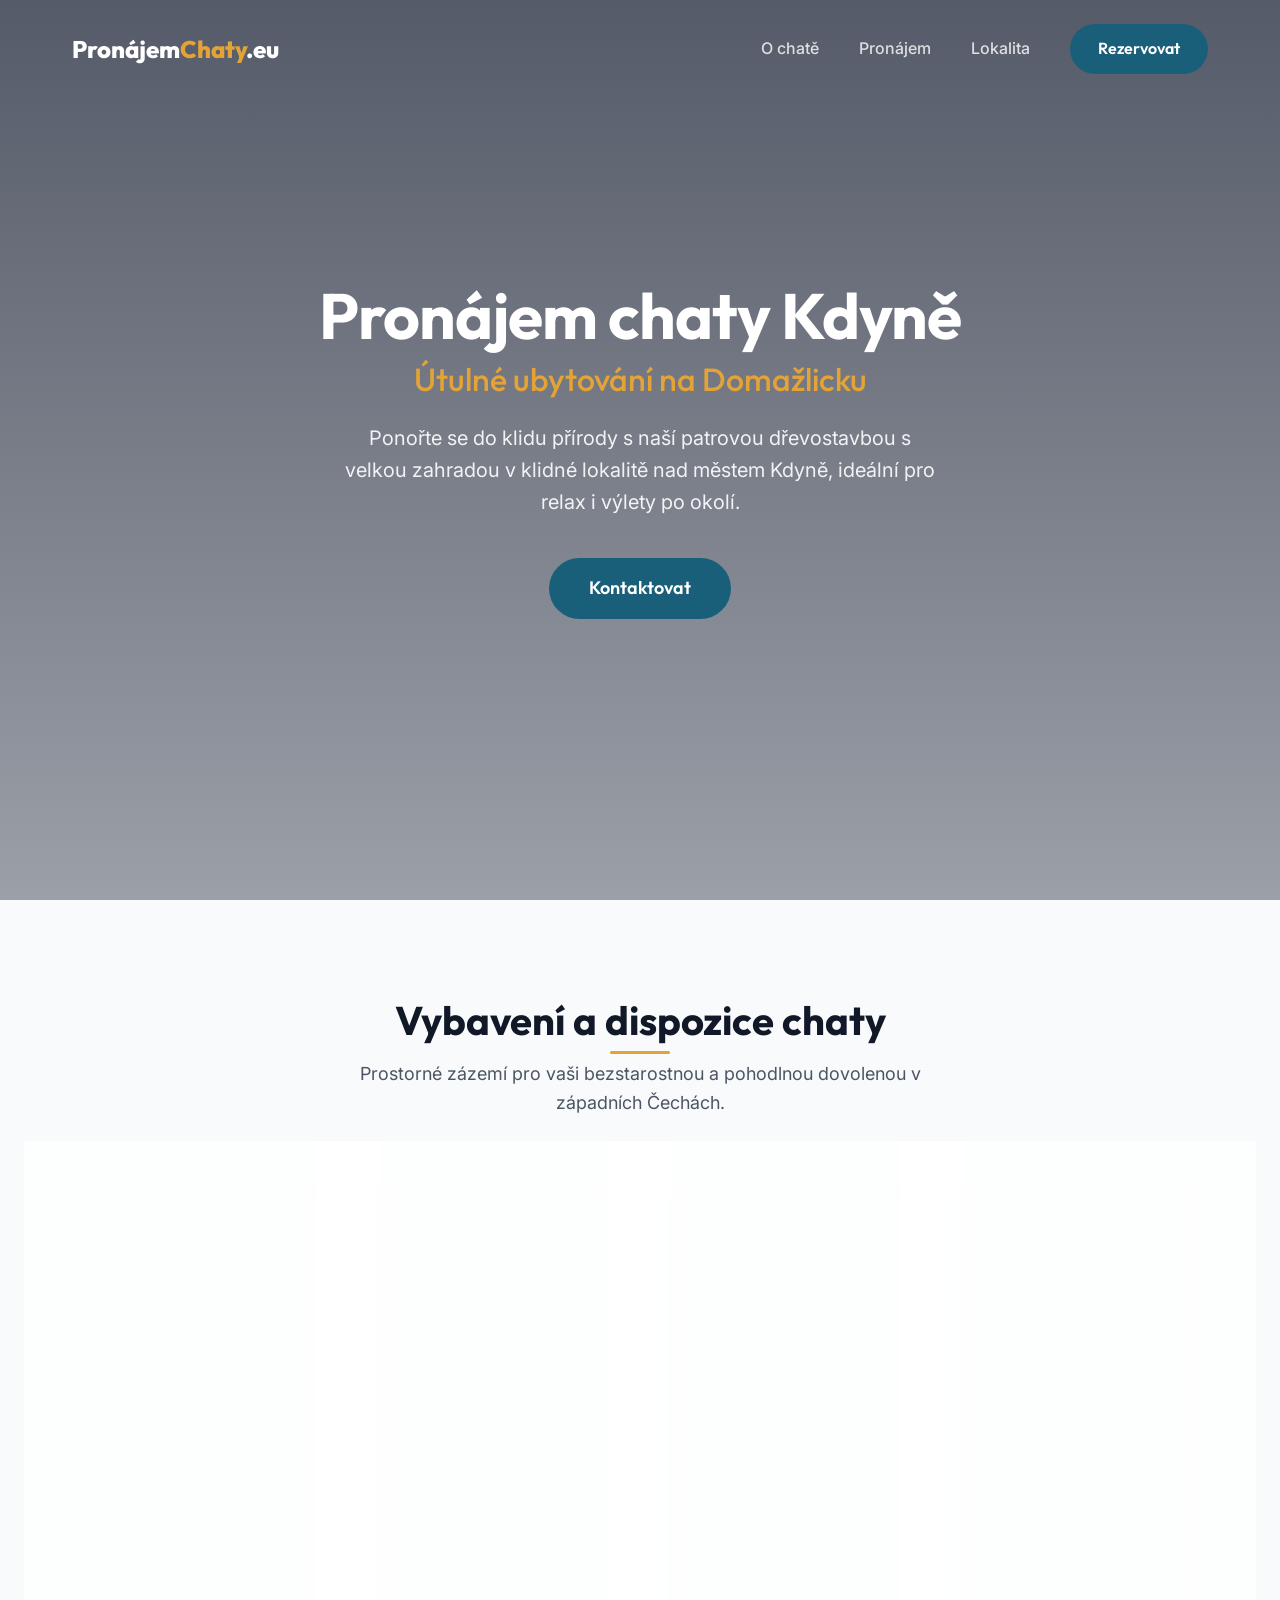
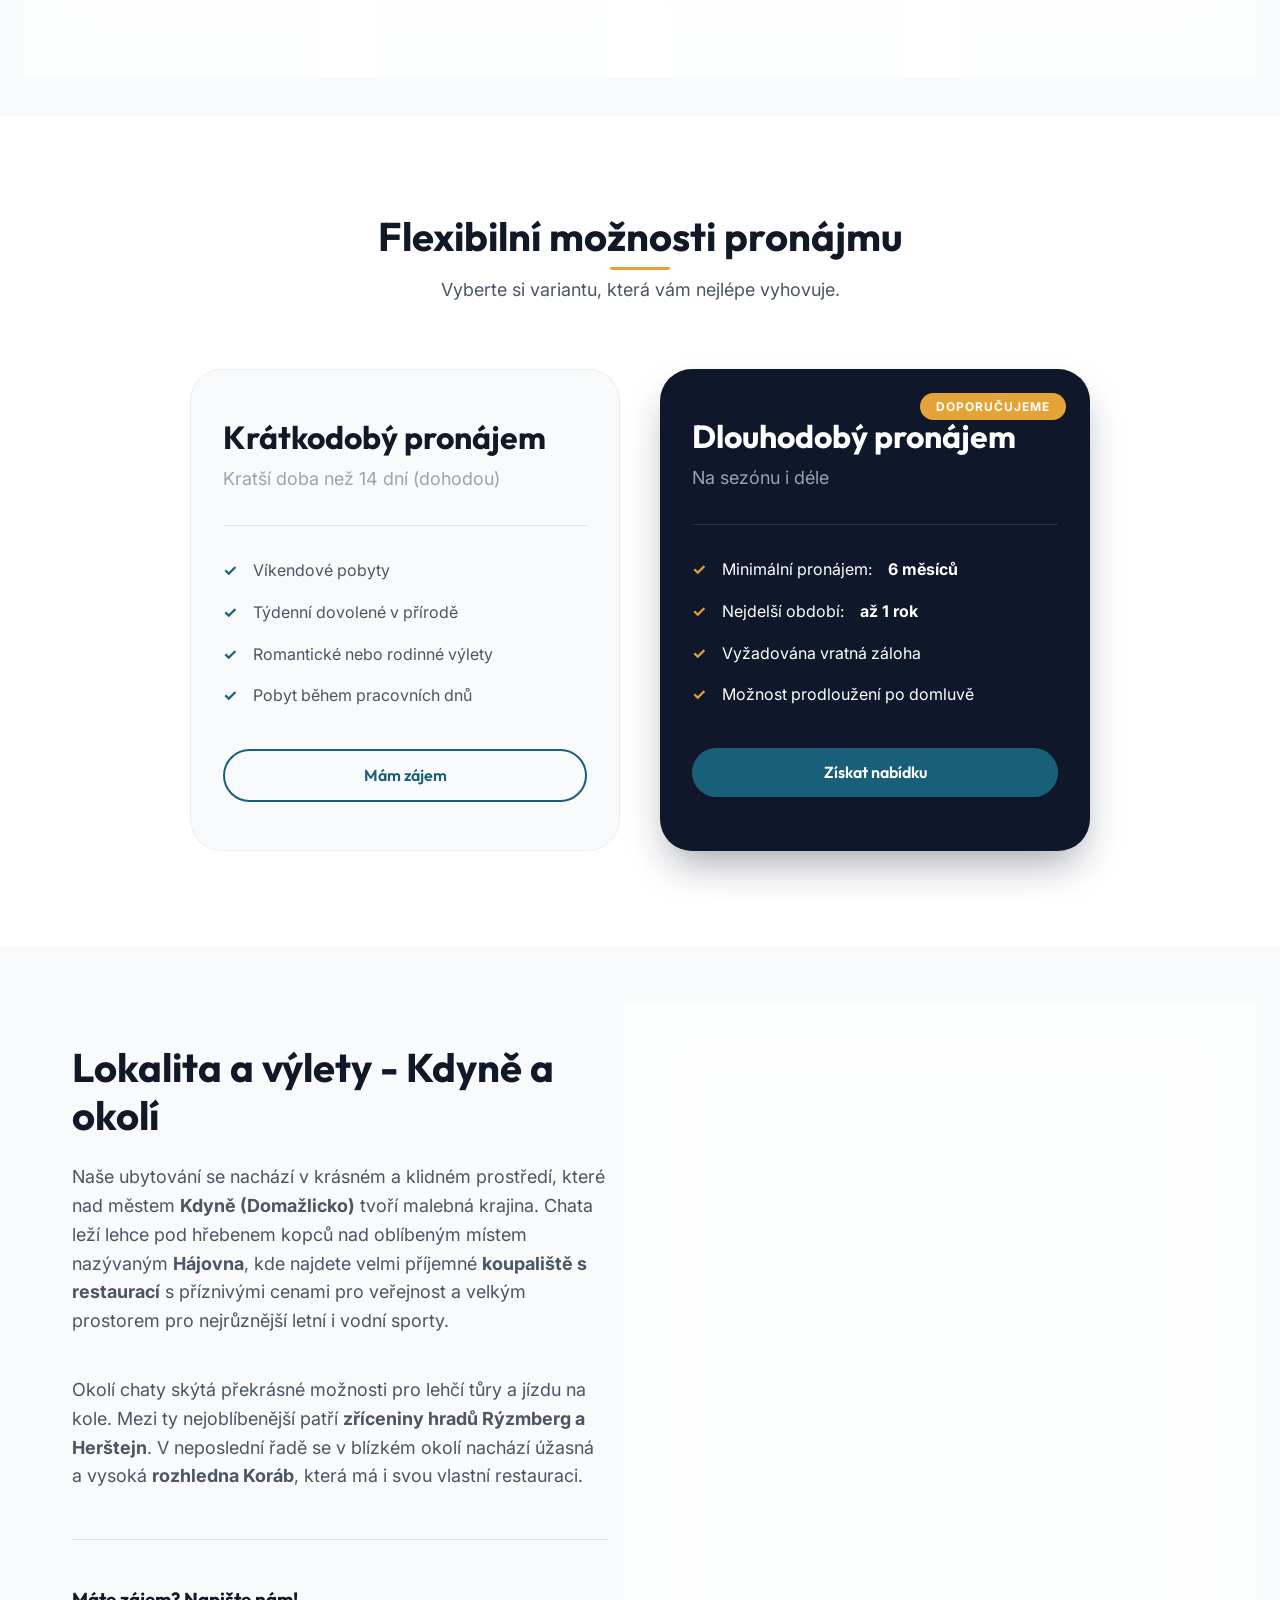
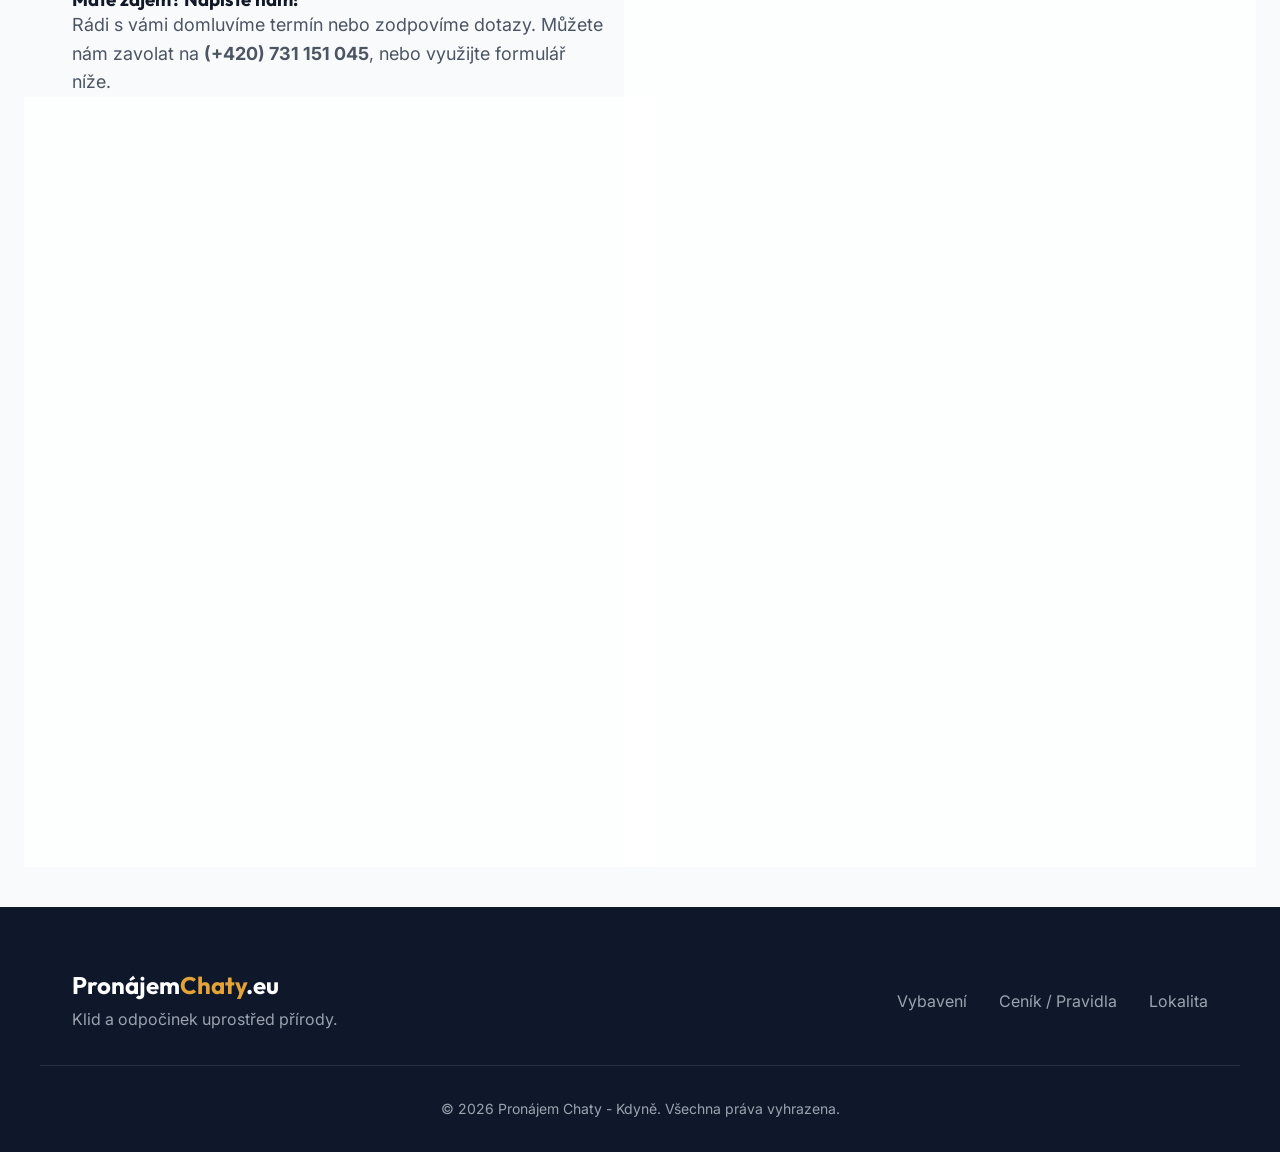
==== commit 8ce85ce7: "Add custom cottage favicon" ====
--- a/index.html
+++ b/index.html
@@ -15,6 +15,7 @@
         href="https://fonts.googleapis.com/css2?family=Inter:wght@300;400;500;600&family=Outfit:wght@400;600;800&display=swap"
         rel="stylesheet">
 
+    <link rel="icon" type="image/png" href="./favicon.png">
     <link rel="stylesheet" href="./index.css">
 </head>
 
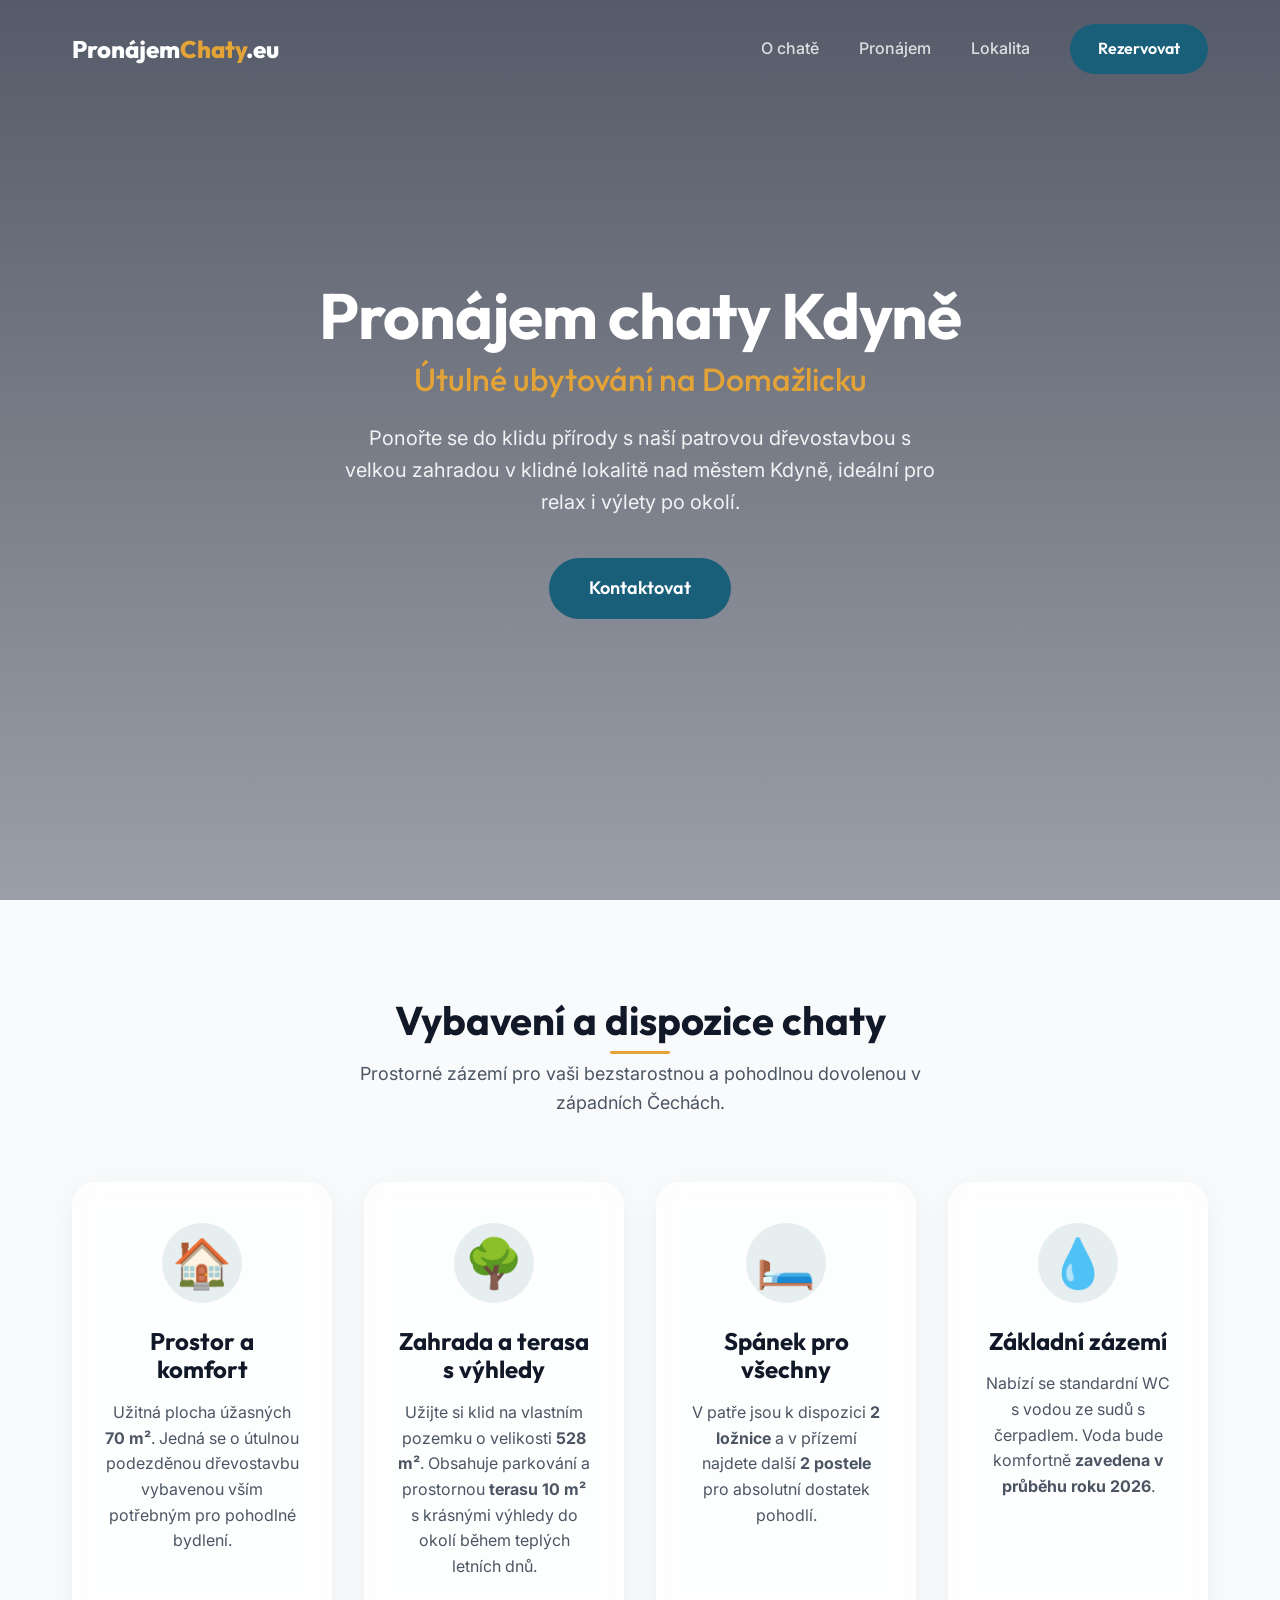
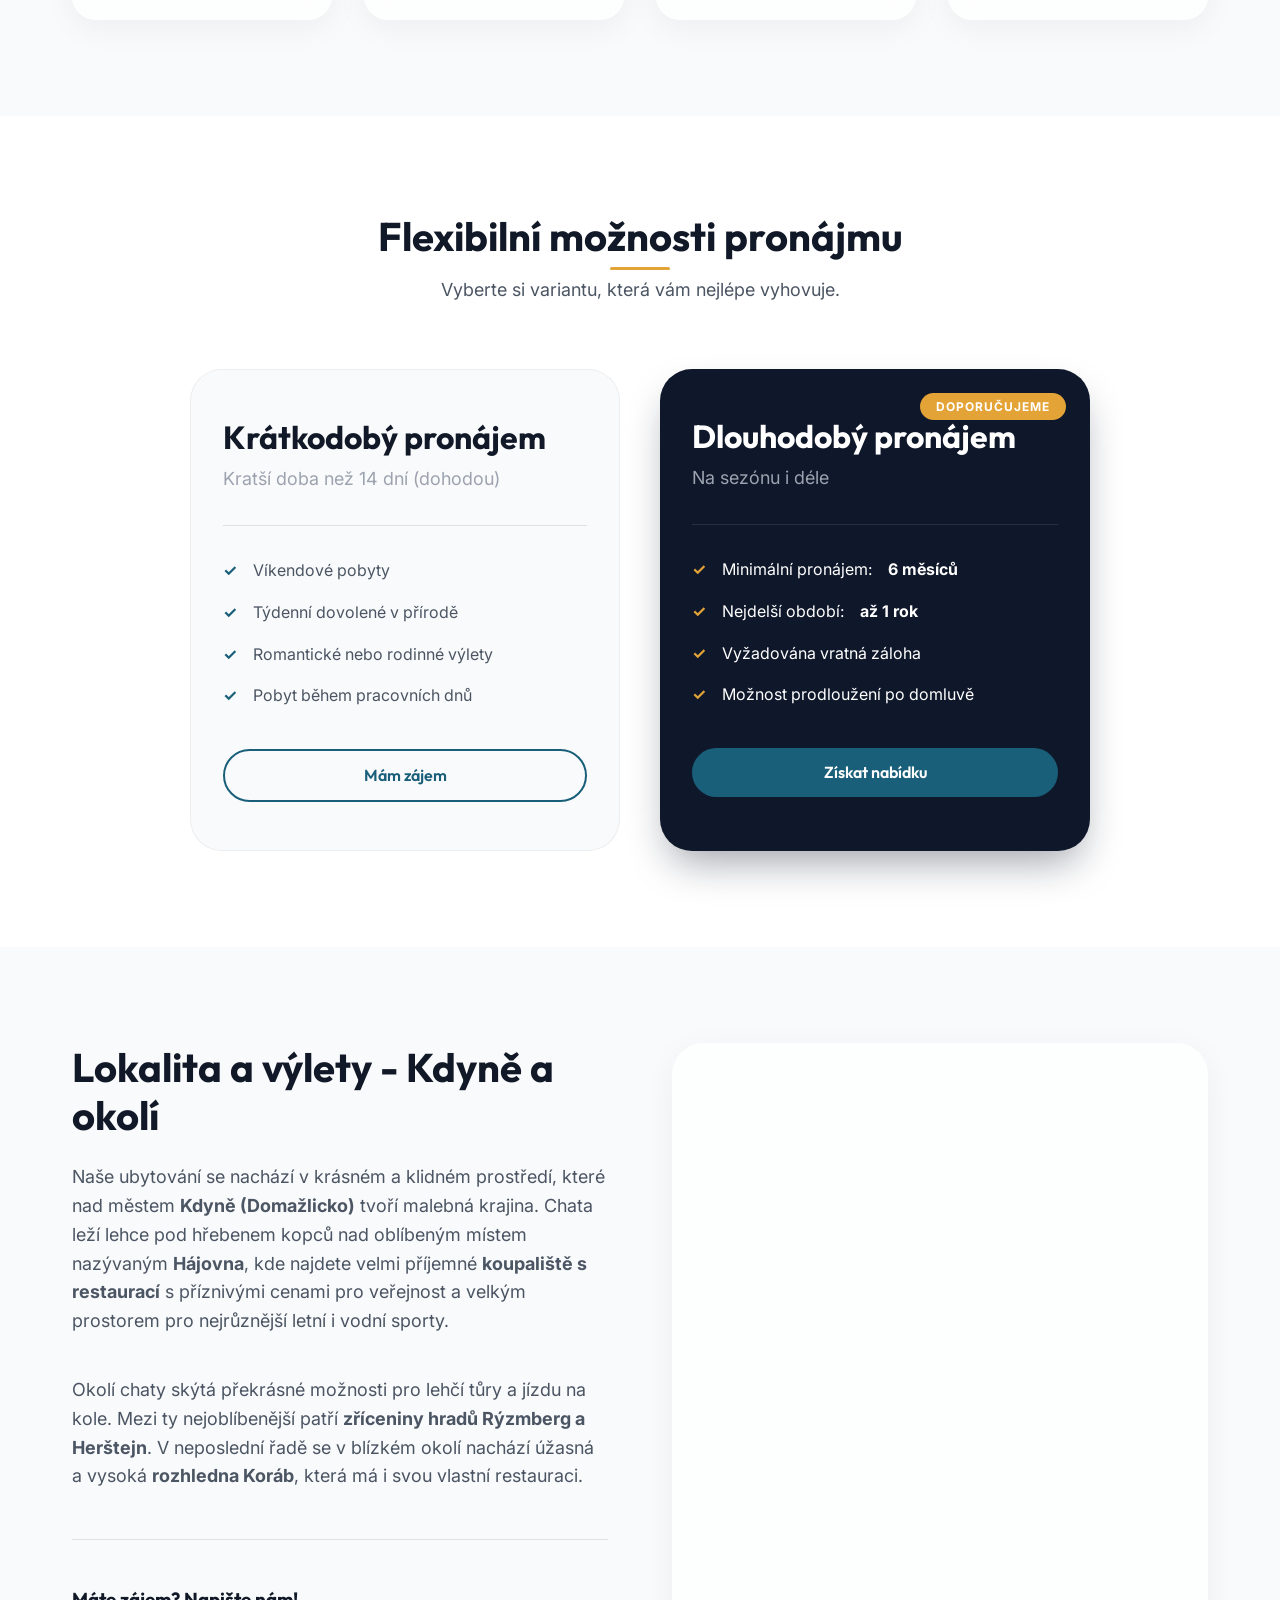
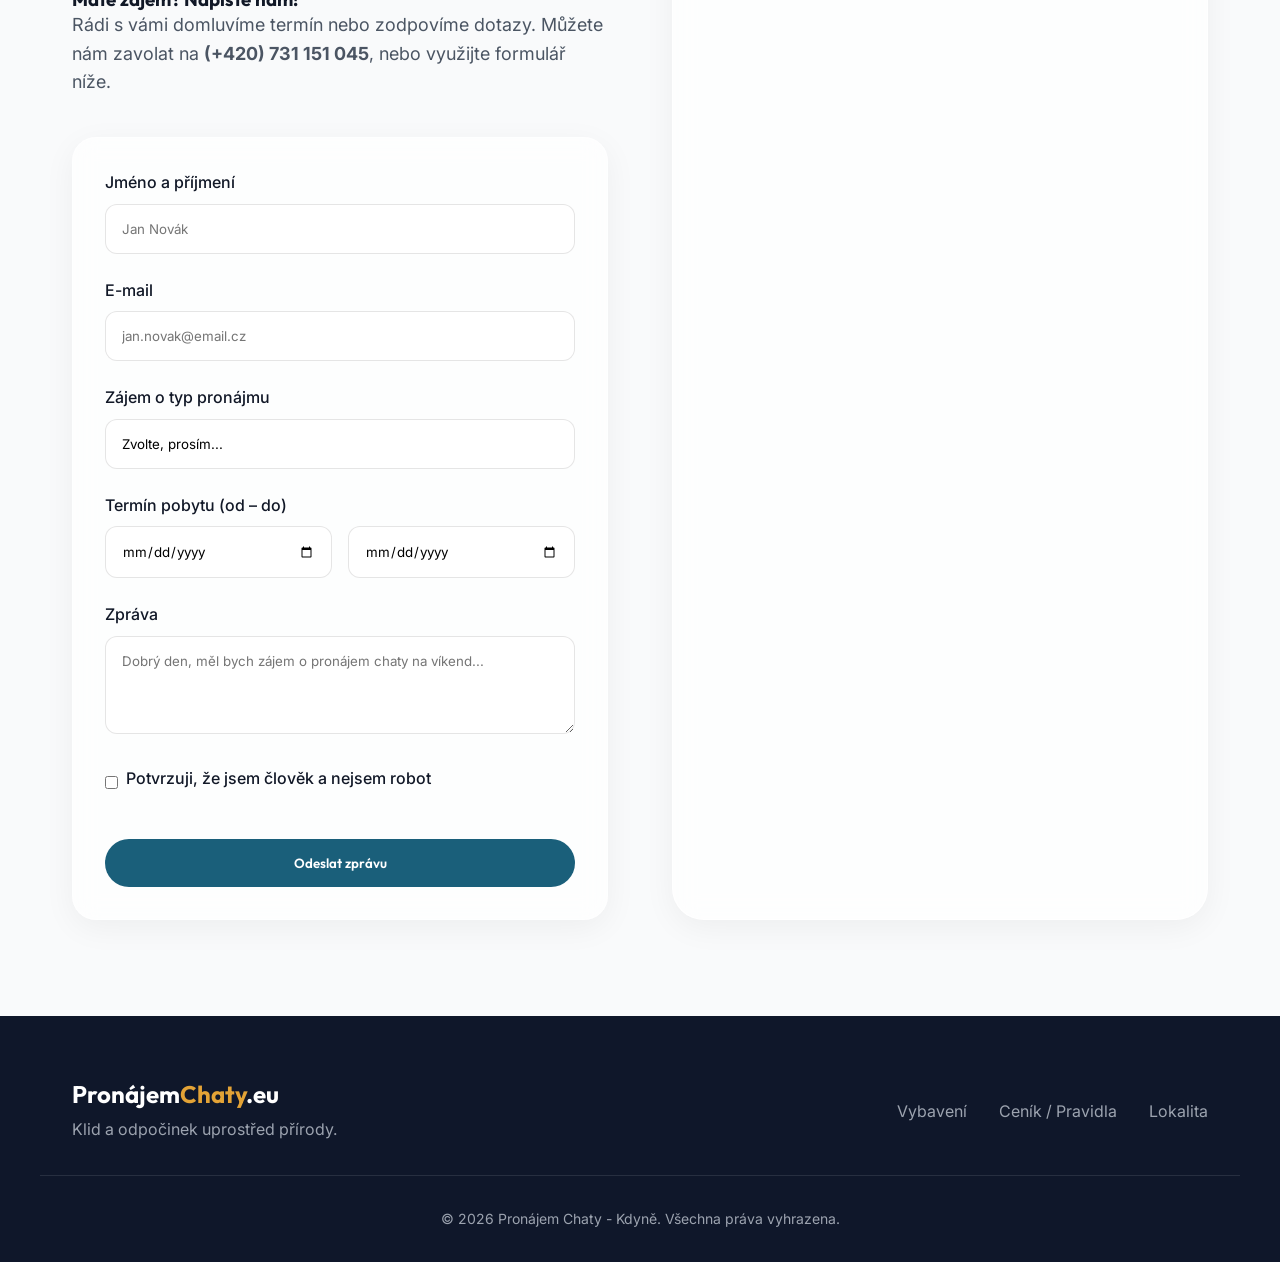
==== commit b1c2aed8: "Update: Add date range picker to contact form" ====
--- a/index.html
+++ b/index.html
@@ -171,6 +171,13 @@
                             </select>
                         </div>
                         <div class="input-group">
+                            <label>Termín pobytu (od – do)</label>
+                            <div style="display: flex; gap: 1rem;">
+                                <input type="date" id="date-from" name="Termín_Od" style="flex: 1; cursor: pointer;">
+                                <input type="date" id="date-to" name="Termín_Do" style="flex: 1; cursor: pointer;">
+                            </div>
+                        </div>
+                        <div class="input-group">
                             <label for="message">Zpráva</label>
                             <textarea id="message" name="Zprava" rows="4"
                                 placeholder="Dobrý den, měl bych zájem o pronájem chaty na víkend..."
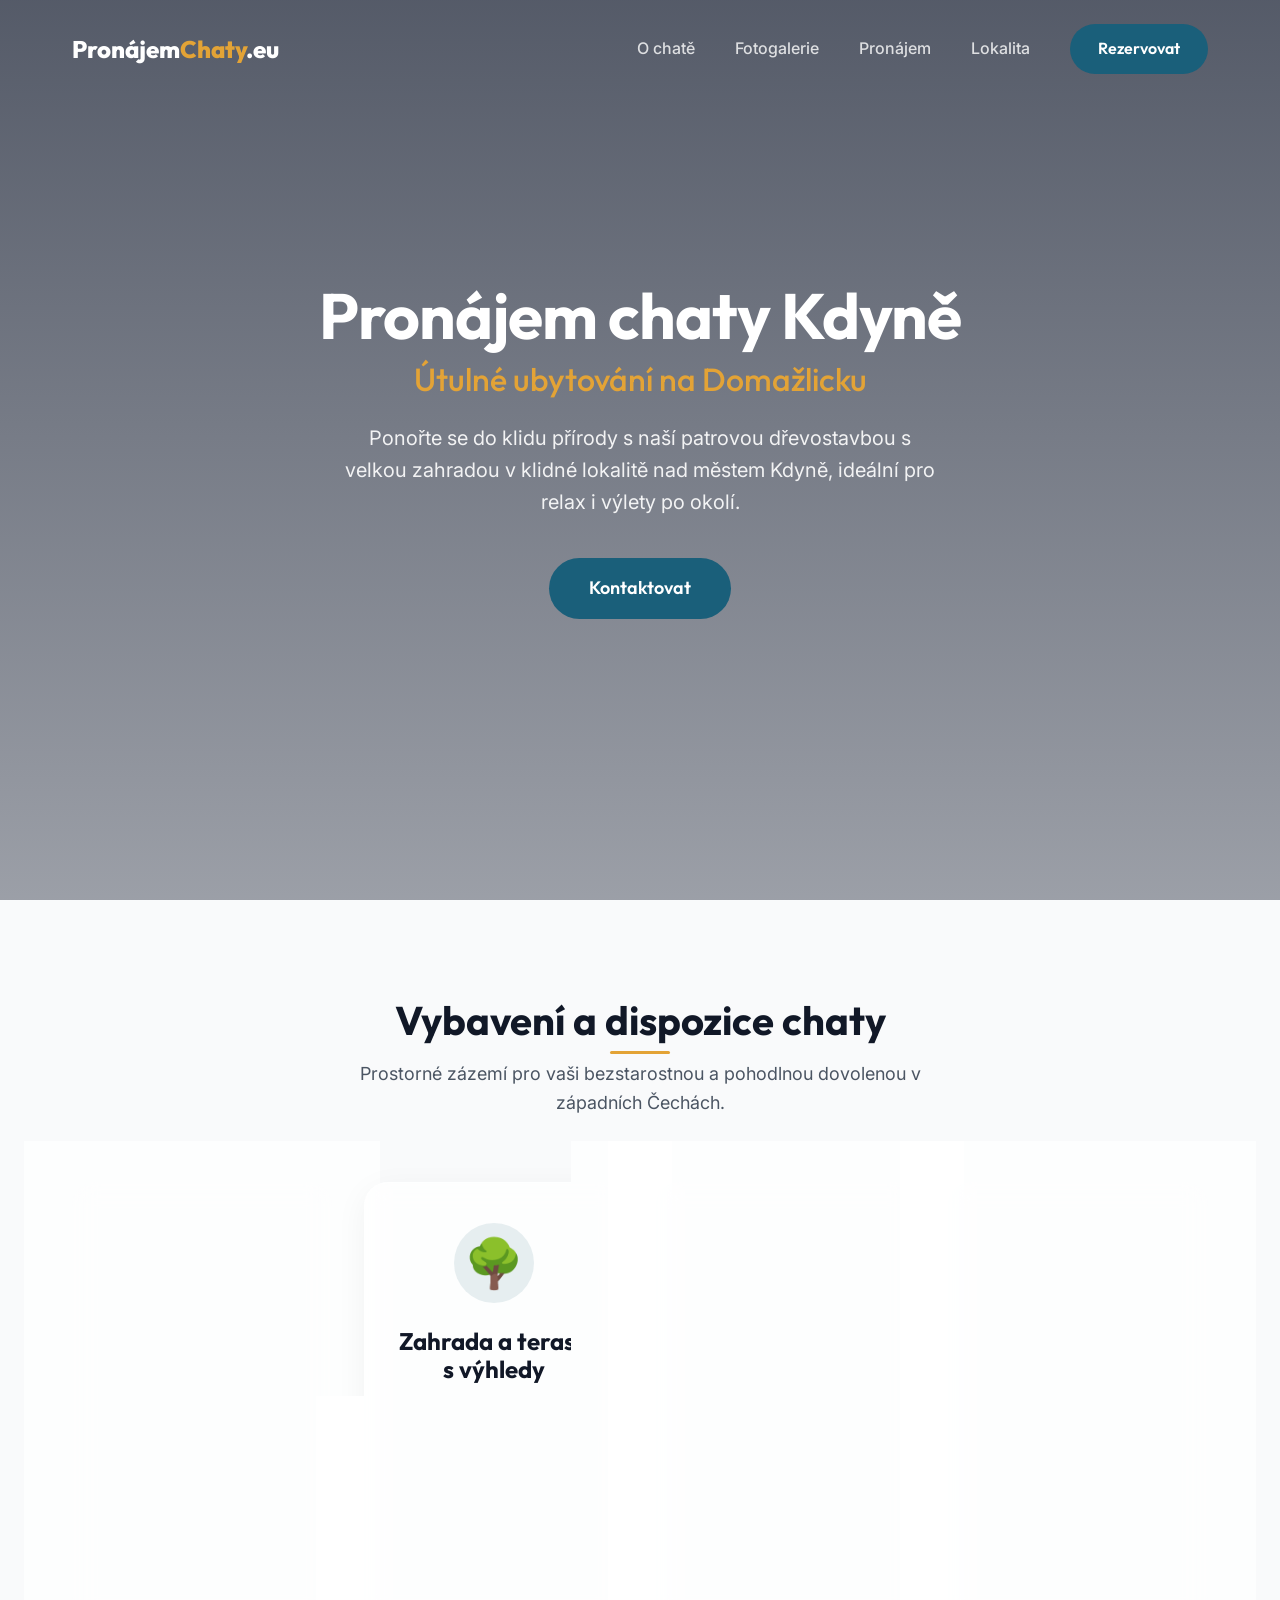
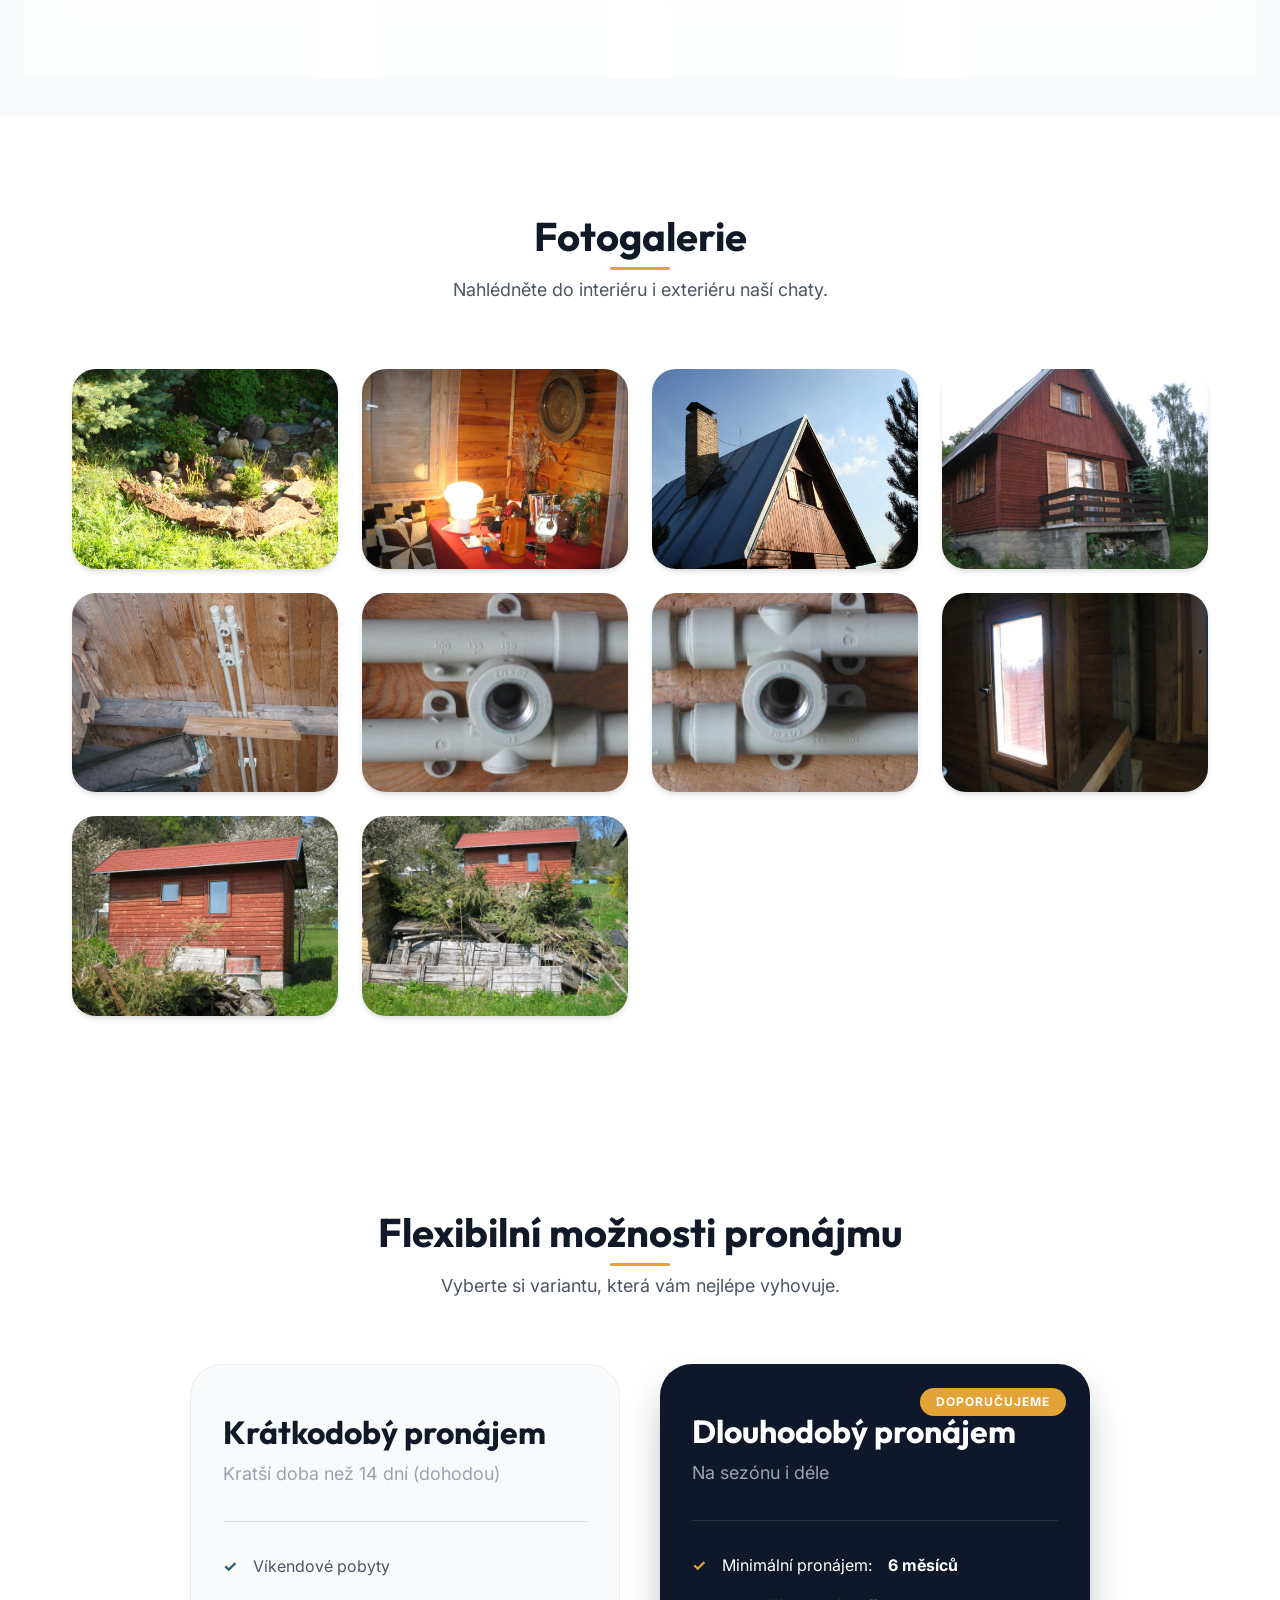
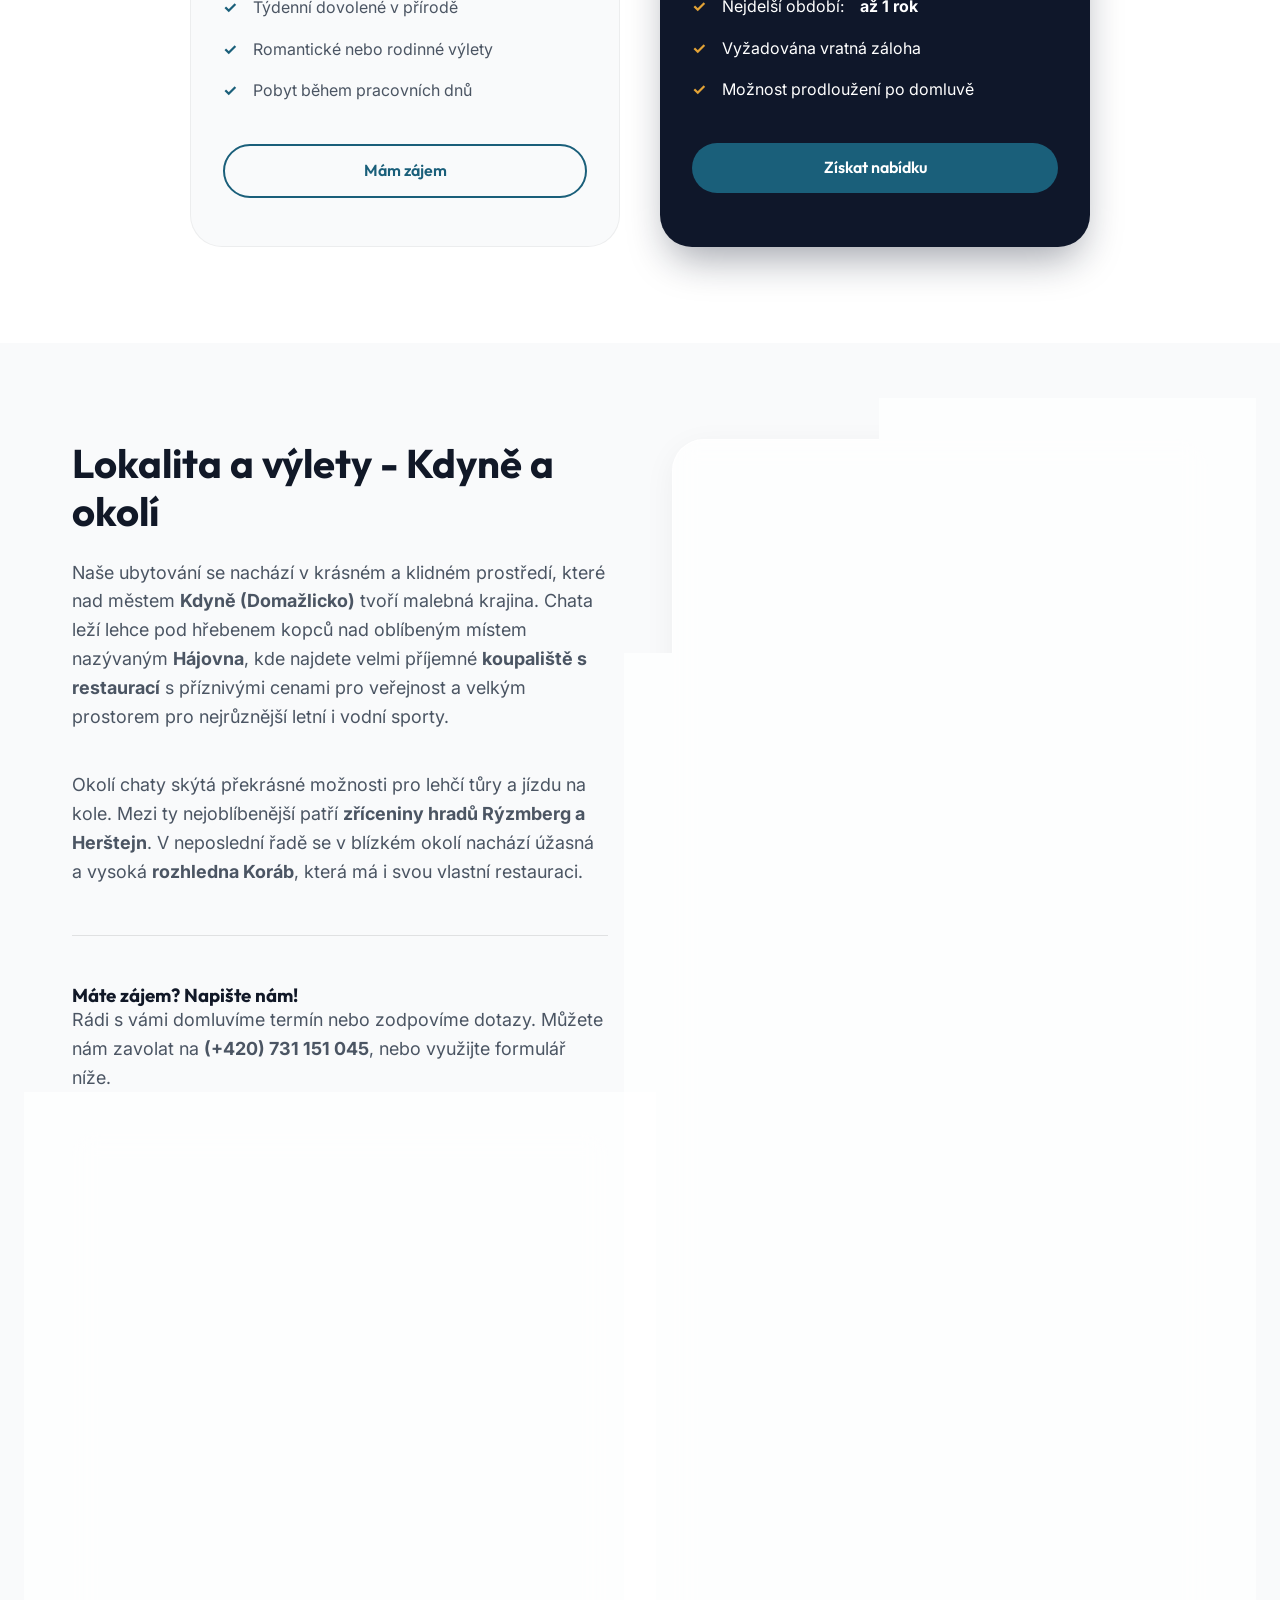
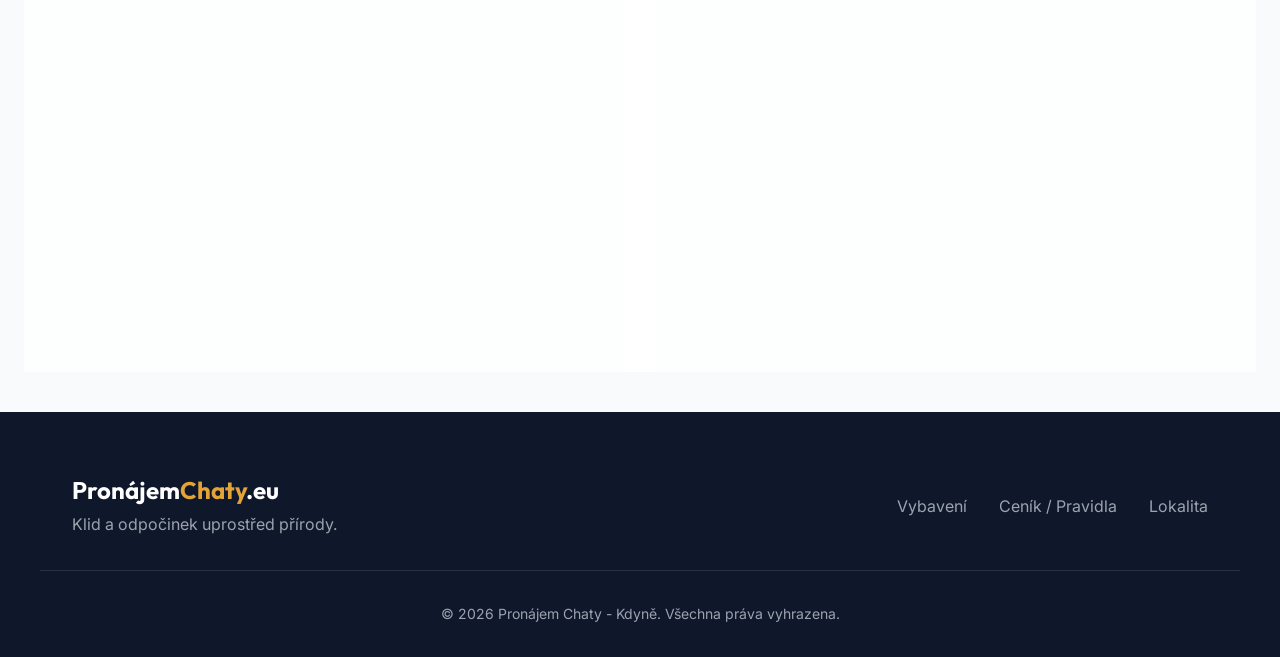
==== commit d4e3f3ac: "Add responsive cottage photo gallery" ====
--- a/index.html
+++ b/index.html
@@ -27,6 +27,7 @@
             <div class="logo">Pronájem<span>Chaty</span>.eu</div>
             <nav class="nav-links">
                 <a href="#o-chate">O chatě</a>
+                <a href="#galerie">Fotogalerie</a>
                 <a href="#moznosti-pronajmu">Pronájem</a>
                 <a href="#lokalita">Lokalita</a>
                 <a href="#kontakt" class="btn-primary">Rezervovat</a>
@@ -82,6 +83,29 @@
                     <p>Nabízí se standardní WC s vodou ze sudů s čerpadlem. Voda bude komfortně <strong>zavedena v
                             průběhu roku 2026</strong>.</p>
                 </div>
+            </div>
+        </div>
+    </section>
+
+    <!-- Gallery Section -->
+    <section id="galerie" class="gallery section-padding">
+        <div class="container">
+            <div class="section-title text-center fade-up">
+                <h2>Fotogalerie</h2>
+                <p>Nahlédněte do interiéru i exteriéru naší chaty.</p>
+            </div>
+            
+            <div class="gallery-grid">
+                <div class="gallery-item fade-up"><img src="./gallery/chata_1.jpg" alt="Fotografie chaty 1" loading="lazy"></div>
+                <div class="gallery-item fade-up delay-1"><img src="./gallery/chata_2.jpg" alt="Fotografie chaty 2" loading="lazy"></div>
+                <div class="gallery-item fade-up delay-2"><img src="./gallery/chata_3.jpg" alt="Fotografie chaty 3" loading="lazy"></div>
+                <div class="gallery-item fade-up delay-3"><img src="./gallery/chata_4.jpg" alt="Fotografie chaty 4" loading="lazy"></div>
+                <div class="gallery-item fade-up"><img src="./gallery/chata_6.jpg" alt="Fotografie chaty 6" loading="lazy"></div>
+                <div class="gallery-item fade-up delay-1"><img src="./gallery/chata_7.jpg" alt="Fotografie chaty 7" loading="lazy"></div>
+                <div class="gallery-item fade-up delay-2"><img src="./gallery/chata_8.jpg" alt="Fotografie chaty 8" loading="lazy"></div>
+                <div class="gallery-item fade-up delay-3"><img src="./gallery/chata_9.jpg" alt="Fotografie chaty 9" loading="lazy"></div>
+                <div class="gallery-item fade-up"><img src="./gallery/chata_10.jpg" alt="Fotografie chaty 10" loading="lazy"></div>
+                <div class="gallery-item fade-up delay-1"><img src="./gallery/chata_11.jpg" alt="Fotografie chaty 11" loading="lazy"></div>
             </div>
         </div>
     </section>
--- a/index.css
+++ b/index.css
@@ -421,6 +421,45 @@
 }
 
 /* ==============================
+   GALLERY SECTION
+   ============================== */
+.gallery {
+    background-color: var(--color-white);
+}
+
+.gallery-grid {
+    display: grid;
+    grid-template-columns: repeat(auto-fill, minmax(250px, 1fr));
+    gap: 1.5rem;
+}
+
+.gallery-item {
+    display: block;
+    border-radius: var(--radius-lg);
+    overflow: hidden;
+    position: relative;
+    aspect-ratio: 4 / 3;
+    box-shadow: var(--shadow-md);
+    transition: var(--transition);
+}
+
+.gallery-item img {
+    width: 100%;
+    height: 100%;
+    object-fit: cover;
+    transition: transform 0.5s ease;
+}
+
+.gallery-item:hover {
+    transform: translateY(-5px);
+    box-shadow: var(--shadow-lg);
+}
+
+.gallery-item:hover img {
+    transform: scale(1.05);
+}
+
+/* ==============================
    RENTAL OPTIONS
    ============================== */
 .rental {
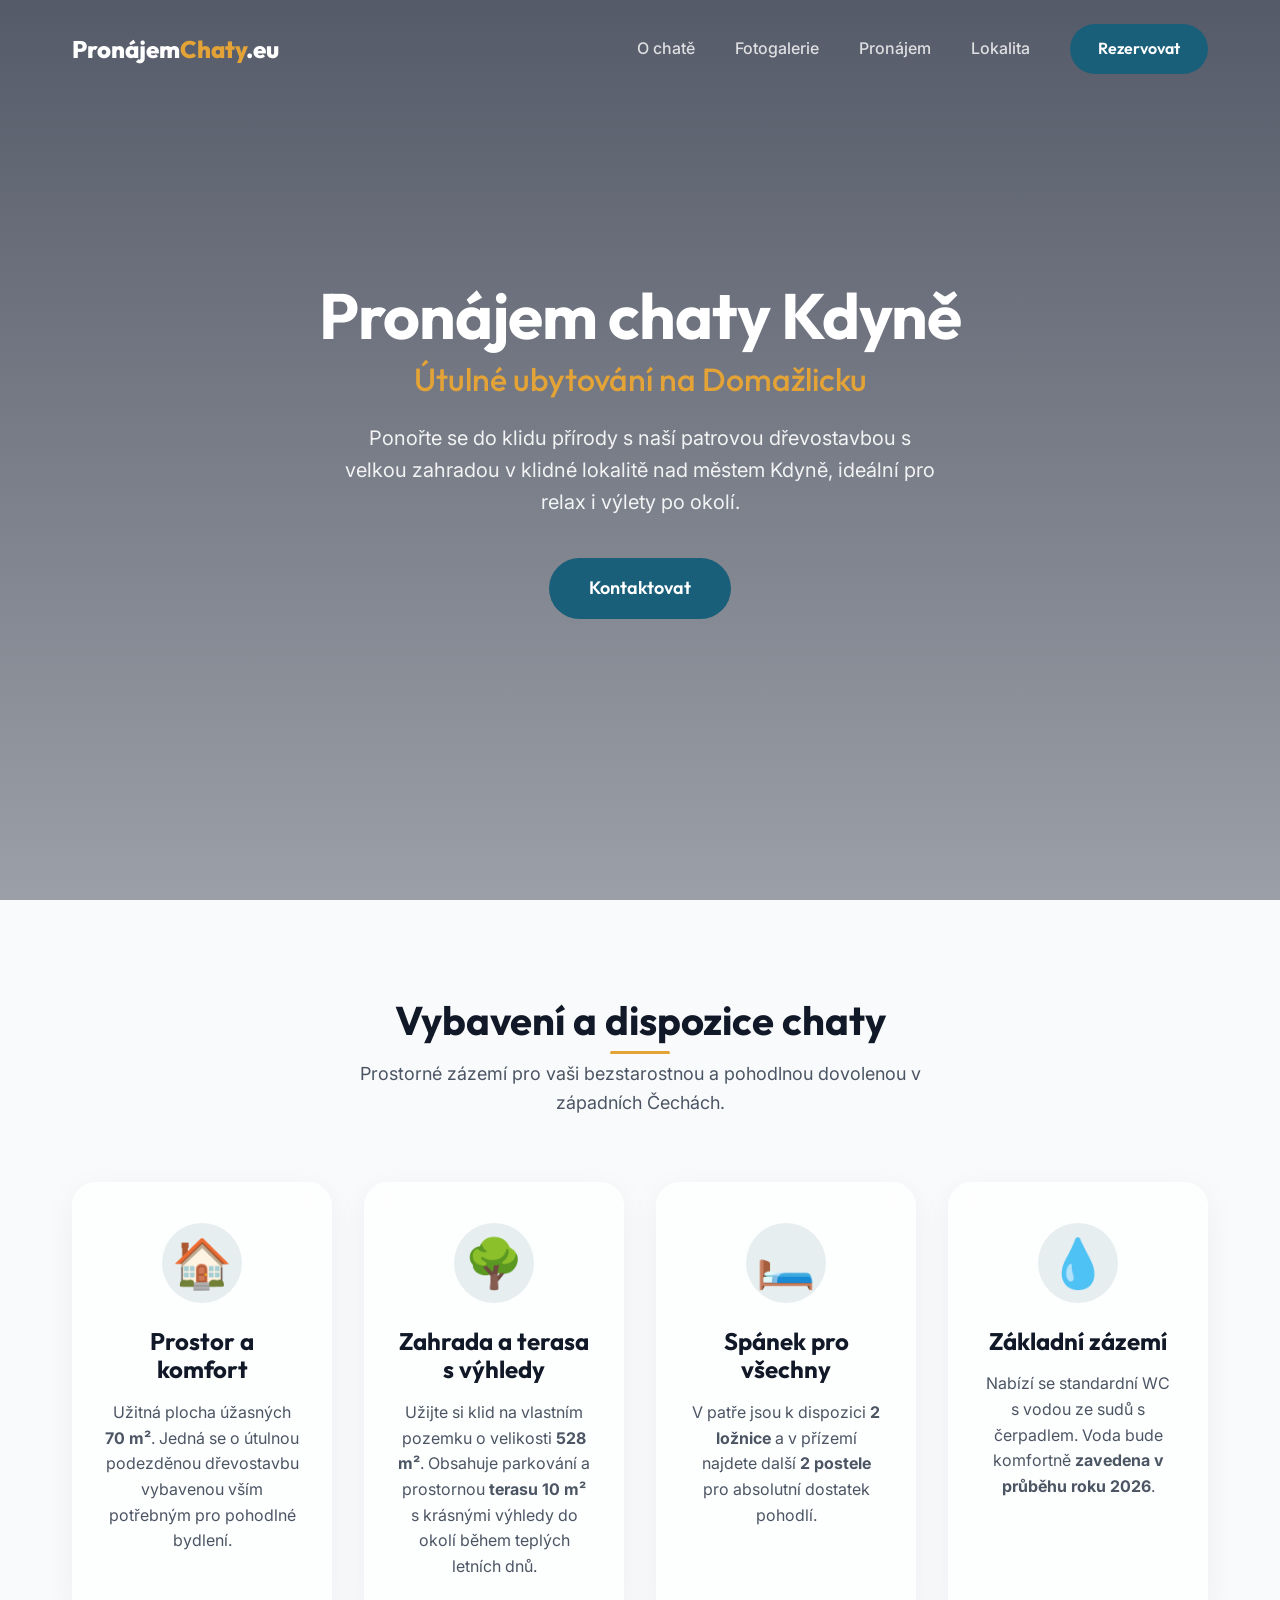
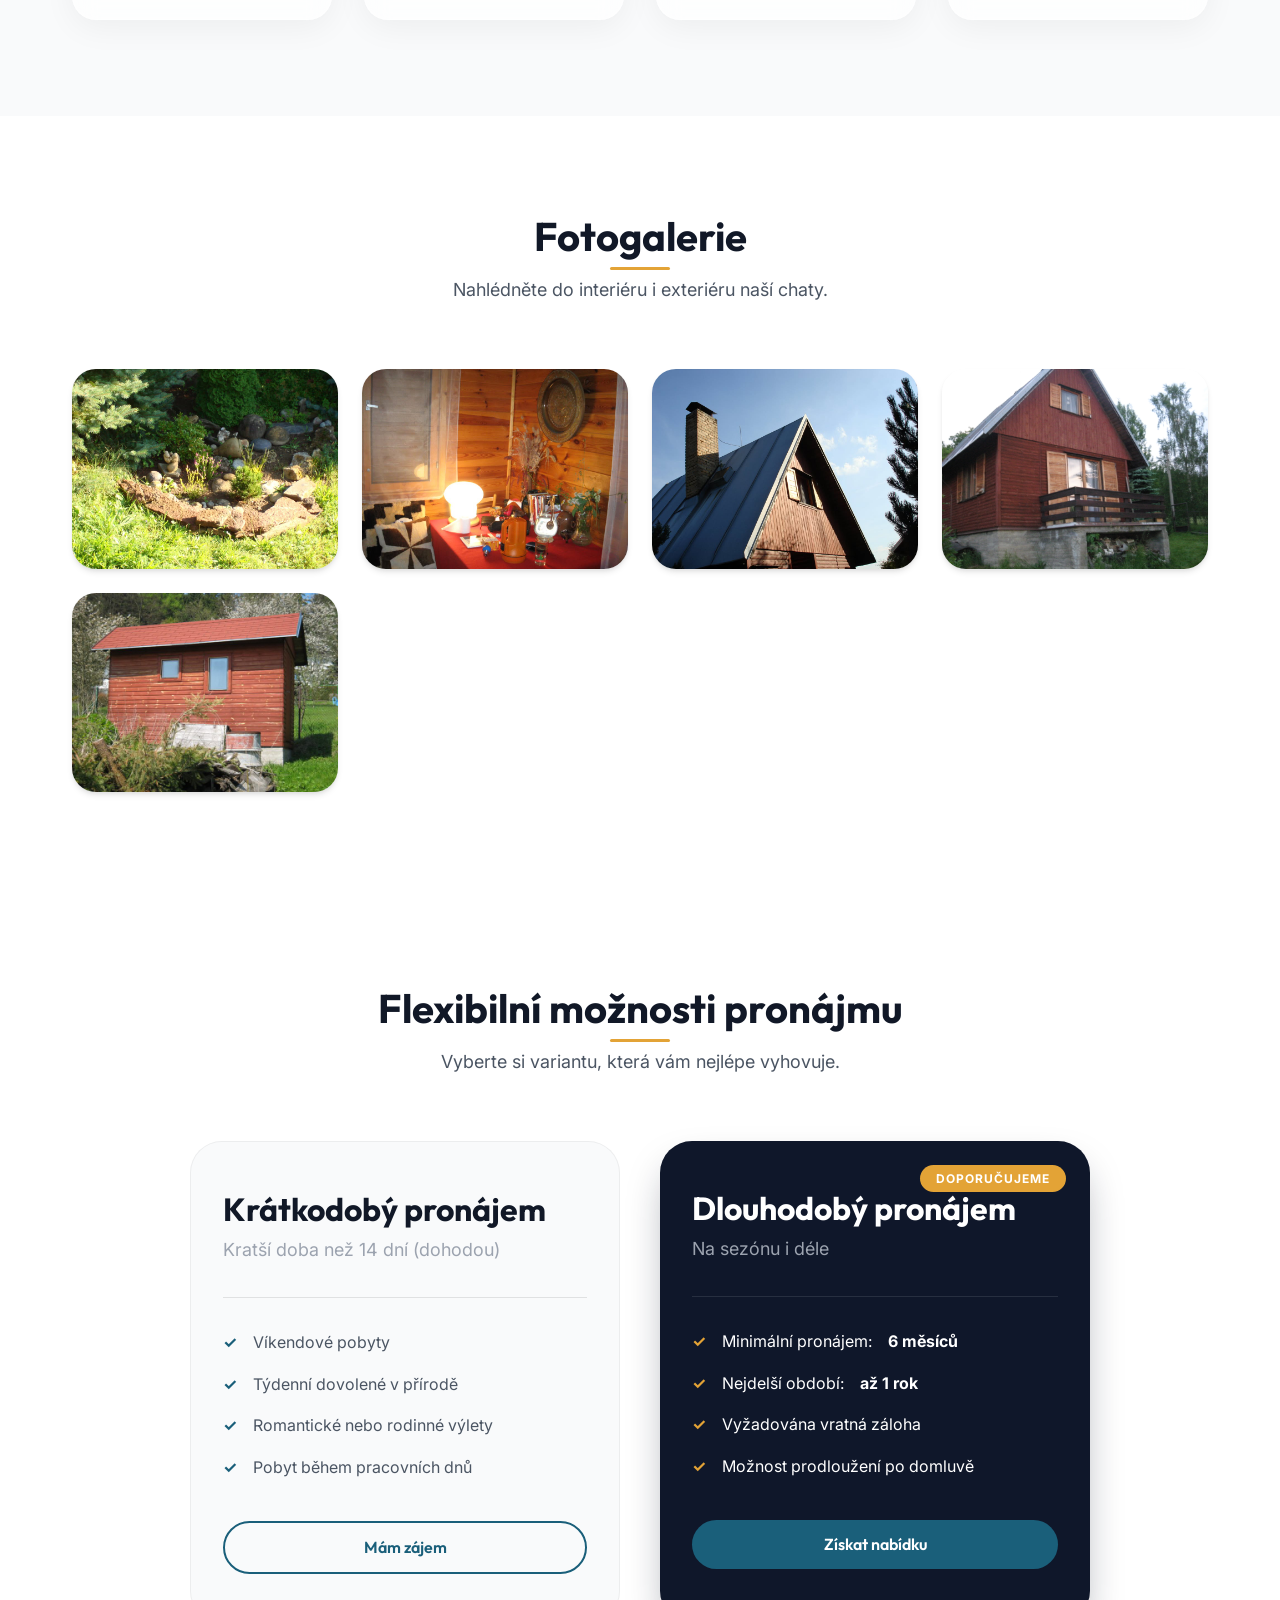
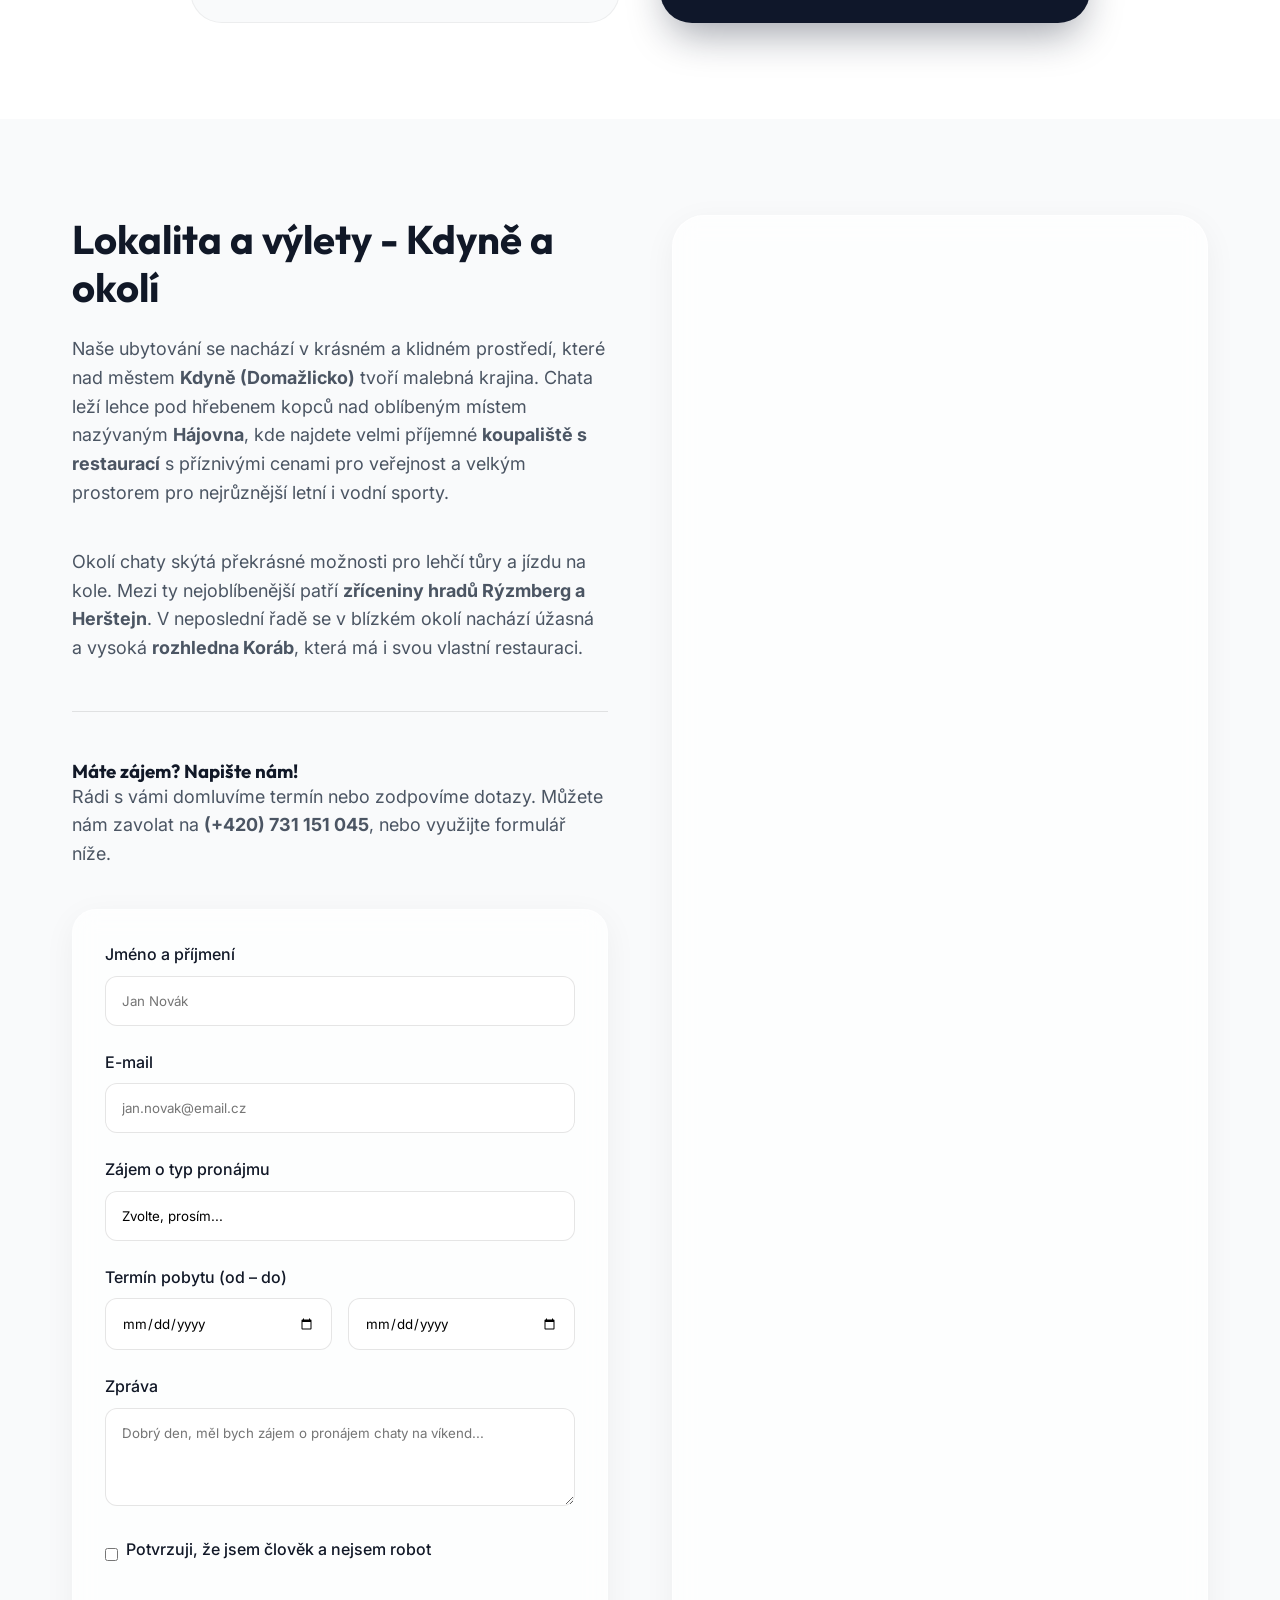
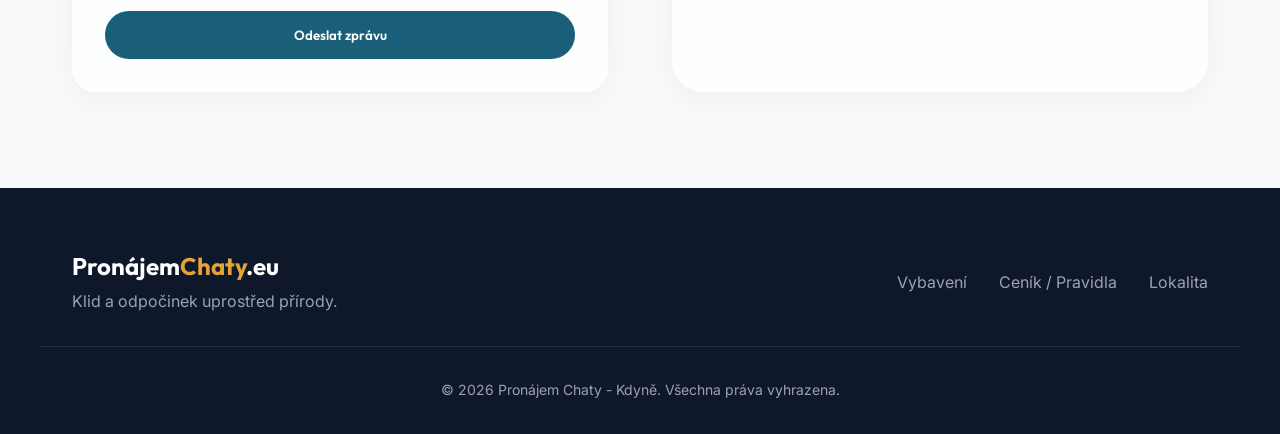
==== commit 04b03a6a: "Update gallery with new carefully selected photos" ====
--- a/index.html
+++ b/index.html
@@ -100,12 +100,7 @@
                 <div class="gallery-item fade-up delay-1"><img src="./gallery/chata_2.jpg" alt="Fotografie chaty 2" loading="lazy"></div>
                 <div class="gallery-item fade-up delay-2"><img src="./gallery/chata_3.jpg" alt="Fotografie chaty 3" loading="lazy"></div>
                 <div class="gallery-item fade-up delay-3"><img src="./gallery/chata_4.jpg" alt="Fotografie chaty 4" loading="lazy"></div>
-                <div class="gallery-item fade-up"><img src="./gallery/chata_6.jpg" alt="Fotografie chaty 6" loading="lazy"></div>
-                <div class="gallery-item fade-up delay-1"><img src="./gallery/chata_7.jpg" alt="Fotografie chaty 7" loading="lazy"></div>
-                <div class="gallery-item fade-up delay-2"><img src="./gallery/chata_8.jpg" alt="Fotografie chaty 8" loading="lazy"></div>
-                <div class="gallery-item fade-up delay-3"><img src="./gallery/chata_9.jpg" alt="Fotografie chaty 9" loading="lazy"></div>
-                <div class="gallery-item fade-up"><img src="./gallery/chata_10.jpg" alt="Fotografie chaty 10" loading="lazy"></div>
-                <div class="gallery-item fade-up delay-1"><img src="./gallery/chata_11.jpg" alt="Fotografie chaty 11" loading="lazy"></div>
+                <div class="gallery-item fade-up"><img src="./gallery/chata_5.jpg" alt="Fotografie chaty 5" loading="lazy"></div>
             </div>
         </div>
     </section>
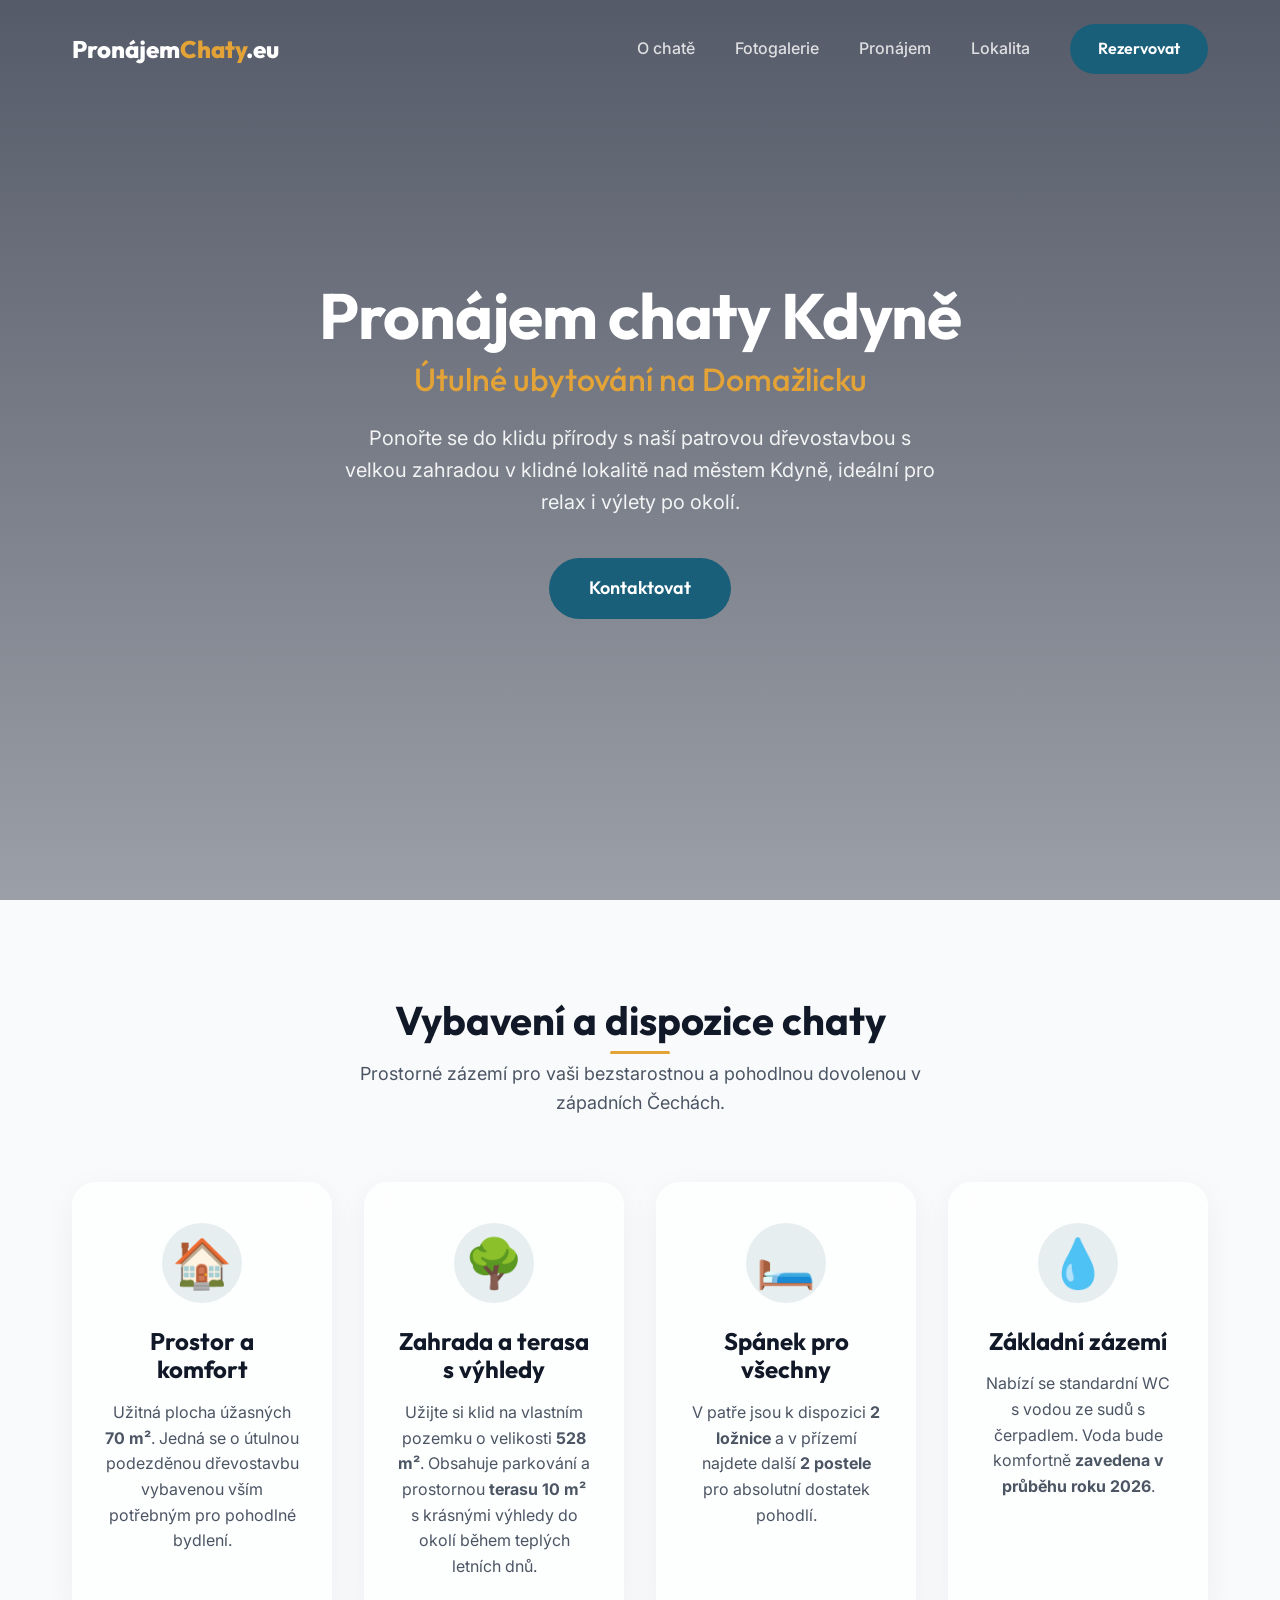
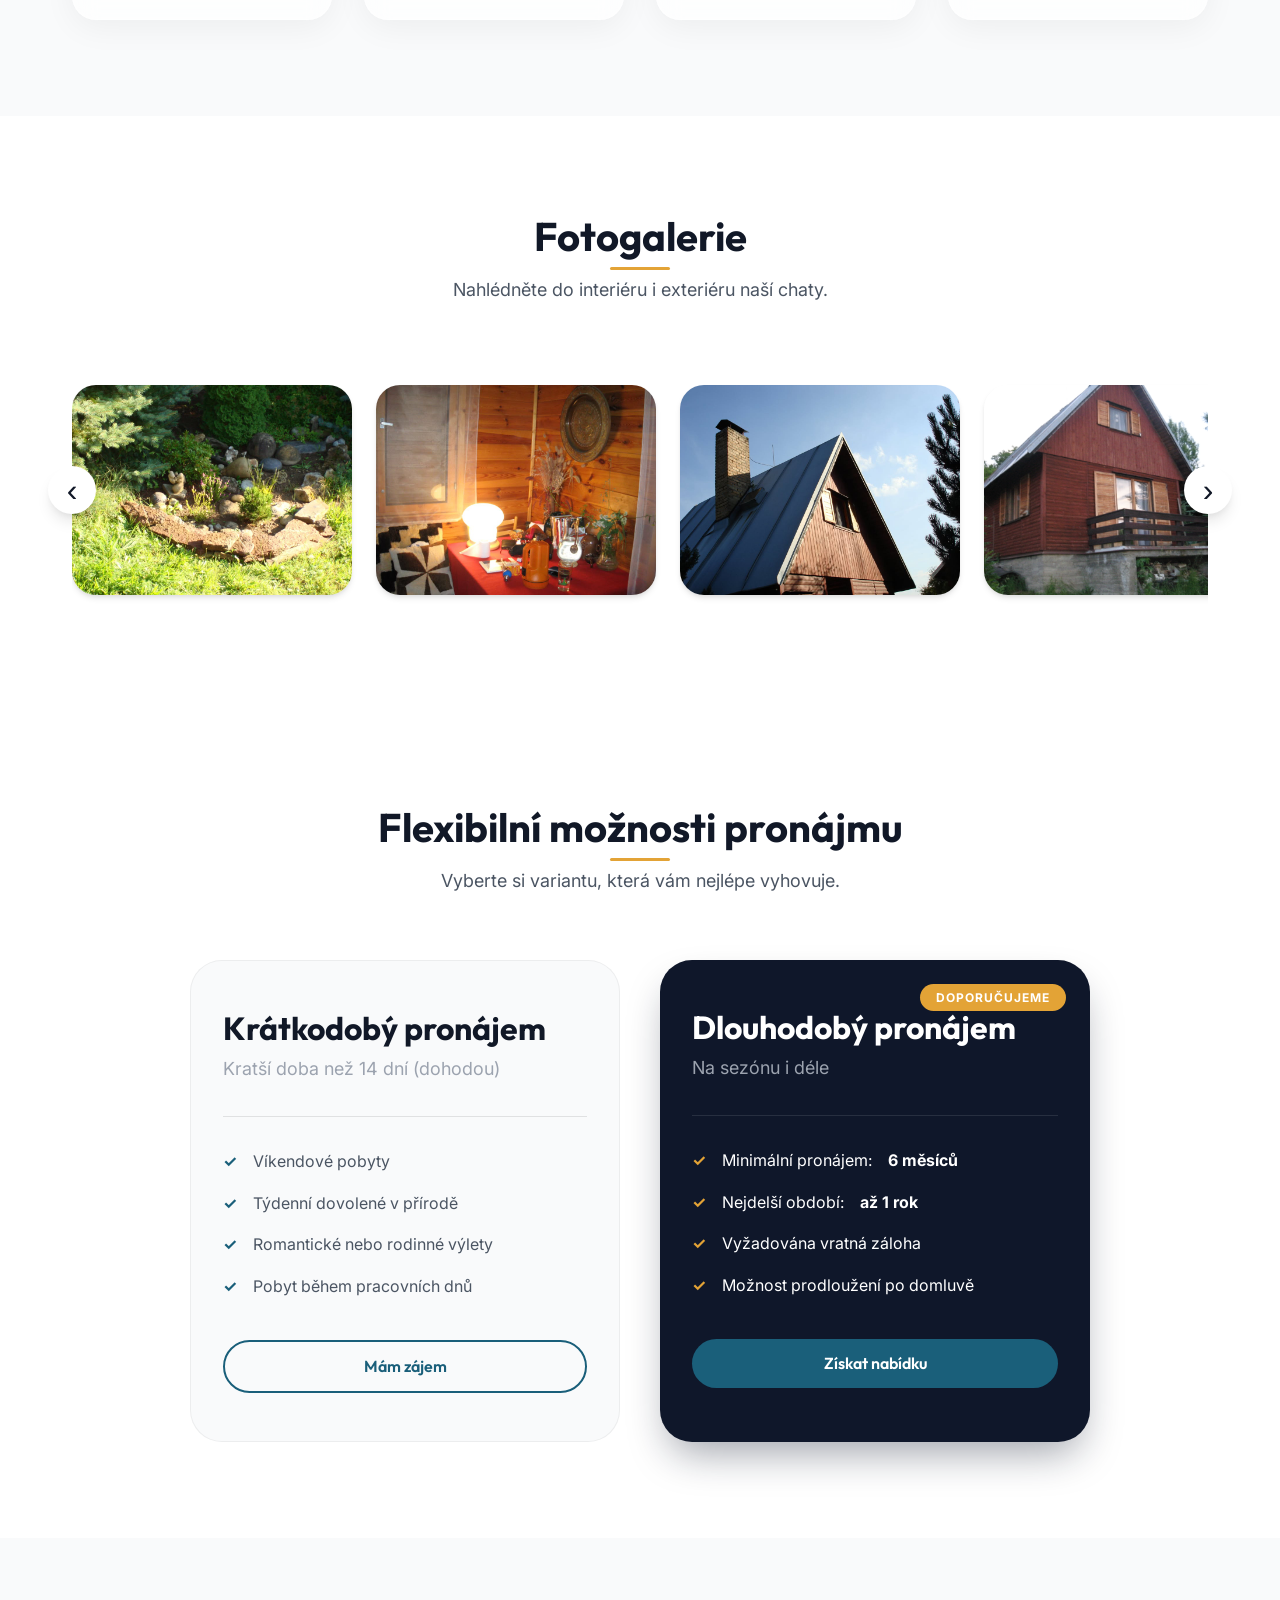
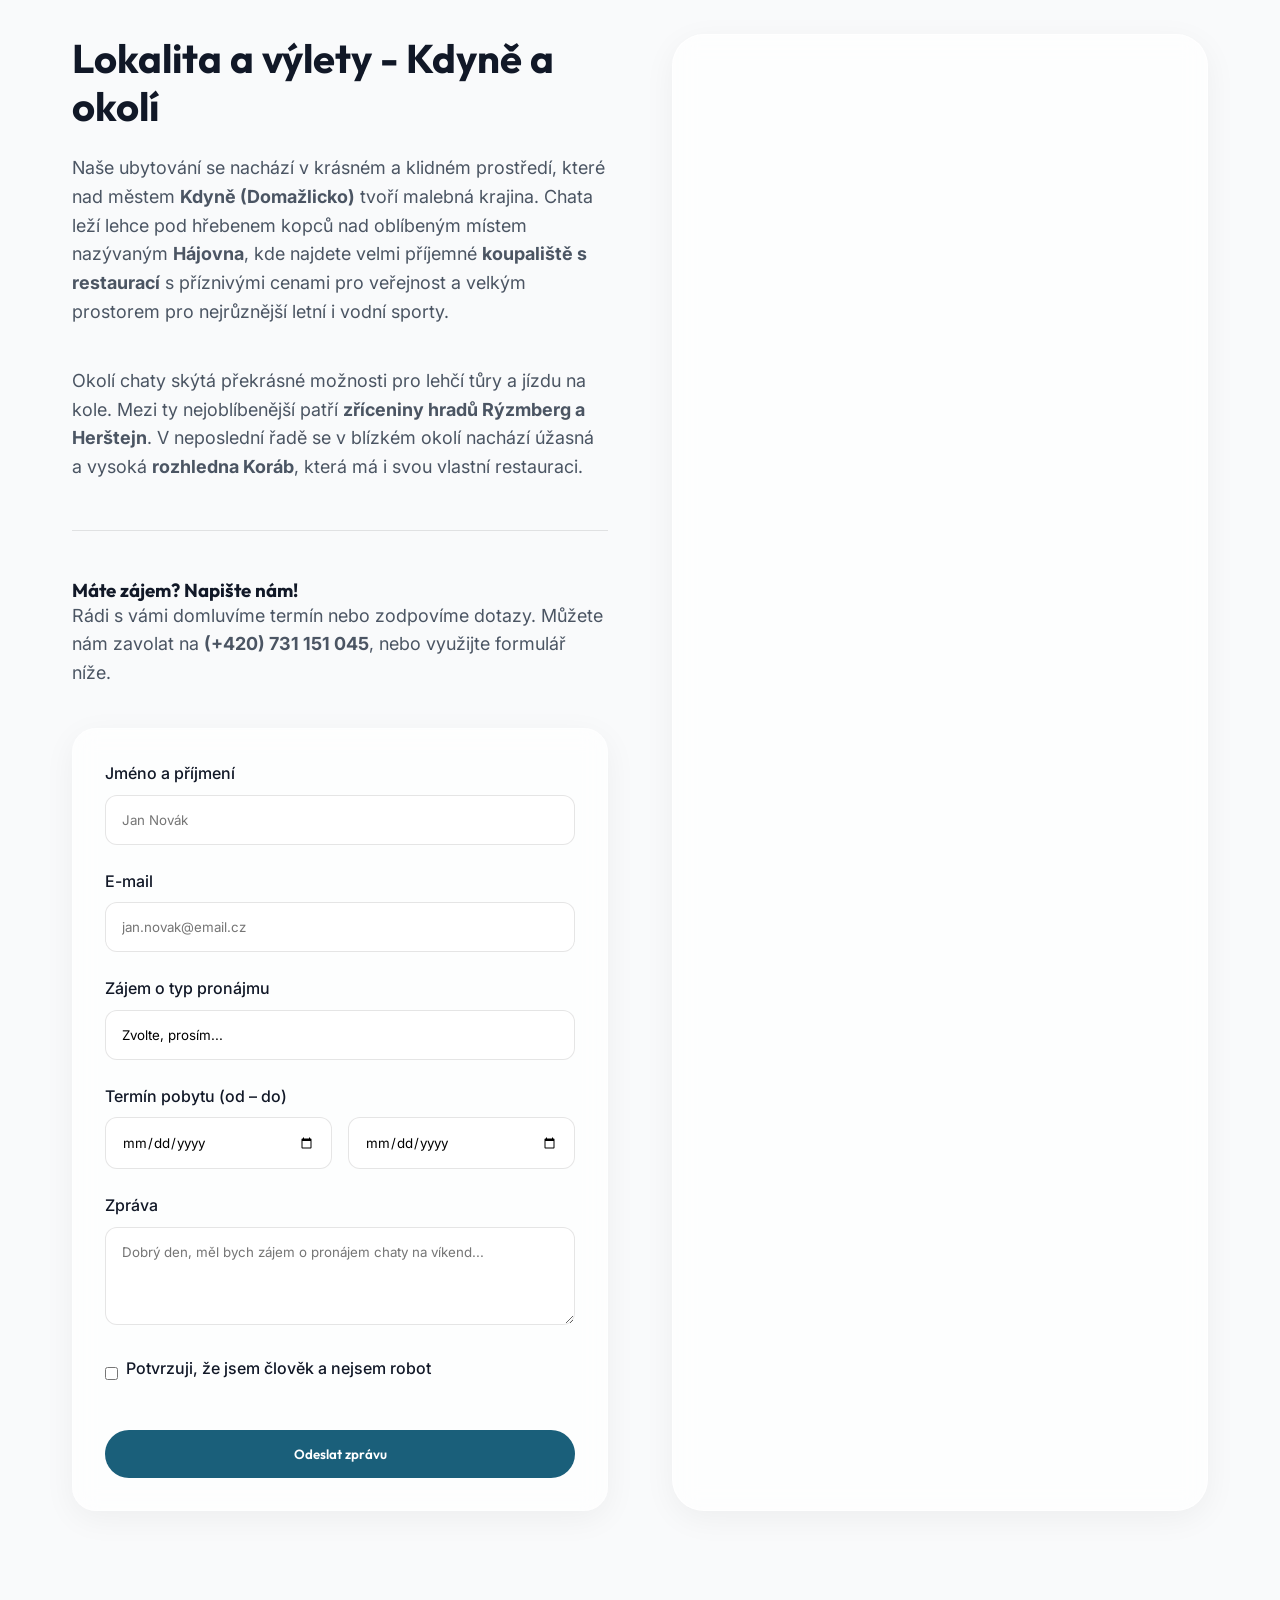
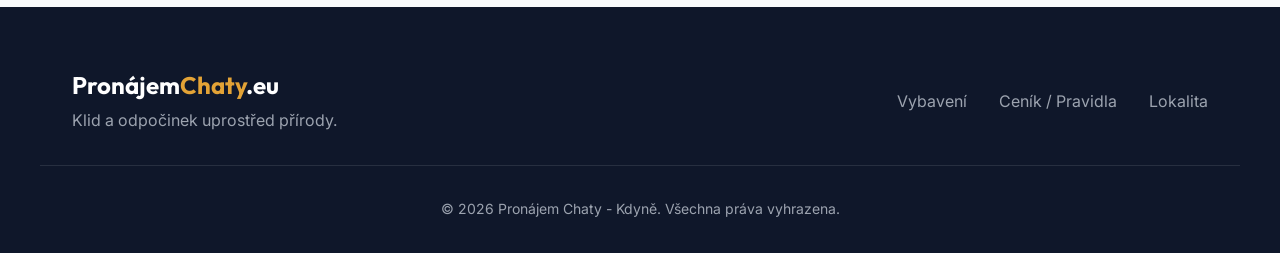
==== commit 3ef218eb: "Gallery: Add left and right navigation buttons instead of scrollbar" ====
--- a/index.html
+++ b/index.html
@@ -95,12 +95,16 @@
                 <p>Nahlédněte do interiéru i exteriéru naší chaty.</p>
             </div>
             
-            <div class="gallery-grid">
-                <div class="gallery-item fade-up"><img src="./gallery/chata_1.jpg" alt="Fotografie chaty 1" loading="lazy"></div>
-                <div class="gallery-item fade-up delay-1"><img src="./gallery/chata_2.jpg" alt="Fotografie chaty 2" loading="lazy"></div>
-                <div class="gallery-item fade-up delay-2"><img src="./gallery/chata_3.jpg" alt="Fotografie chaty 3" loading="lazy"></div>
-                <div class="gallery-item fade-up delay-3"><img src="./gallery/chata_4.jpg" alt="Fotografie chaty 4" loading="lazy"></div>
-                <div class="gallery-item fade-up"><img src="./gallery/chata_5.jpg" alt="Fotografie chaty 5" loading="lazy"></div>
+            <div class="gallery-wrapper">
+                <button class="gallery-nav prev" aria-label="Předchozí">&lsaquo;</button>
+                <div class="gallery-grid">
+                    <div class="gallery-item fade-up"><img src="./gallery/chata_1.jpg" alt="Fotografie chaty 1" loading="lazy"></div>
+                    <div class="gallery-item fade-up delay-1"><img src="./gallery/chata_2.jpg" alt="Fotografie chaty 2" loading="lazy"></div>
+                    <div class="gallery-item fade-up delay-2"><img src="./gallery/chata_3.jpg" alt="Fotografie chaty 3" loading="lazy"></div>
+                    <div class="gallery-item fade-up delay-3"><img src="./gallery/chata_4.jpg" alt="Fotografie chaty 4" loading="lazy"></div>
+                    <div class="gallery-item fade-up"><img src="./gallery/chata_5.jpg" alt="Fotografie chaty 5" loading="lazy"></div>
+                </div>
+                <button class="gallery-nav next" aria-label="Další">&rsaquo;</button>
             </div>
         </div>
     </section>
--- a/index.css
+++ b/index.css
@@ -427,14 +427,66 @@
     background-color: var(--color-white);
 }
 
+.gallery-wrapper {
+    position: relative;
+    width: 100%;
+}
+
 .gallery-grid {
-    display: grid;
-    grid-template-columns: repeat(auto-fill, minmax(250px, 1fr));
+    display: flex;
+    overflow-x: auto;
+    scroll-snap-type: x mandatory;
     gap: 1.5rem;
+    padding: 1rem 0;
+    -webkit-overflow-scrolling: touch;
+    scrollbar-width: none;  /* Firefox */
+    -ms-overflow-style: none;  /* IE and Edge */
+}
+
+/* Hide Horizontal Scrollbar */
+.gallery-grid::-webkit-scrollbar {
+    display: none;
+}
+
+.gallery-nav {
+    position: absolute;
+    top: 50%;
+    transform: translateY(-50%);
+    background: var(--color-white);
+    color: var(--color-dark);
+    border: none;
+    width: 48px;
+    height: 48px;
+    border-radius: 50%;
+    font-size: 2rem;
+    display: flex;
+    align-items: center;
+    justify-content: center;
+    cursor: pointer;
+    box-shadow: var(--shadow-lg);
+    z-index: 10;
+    transition: var(--transition);
+}
+
+.gallery-nav:hover {
+    background: var(--color-primary);
+    color: var(--color-white);
+    transform: translateY(-50%) scale(1.1);
+}
+
+.gallery-nav.prev {
+    left: -24px;
+}
+
+.gallery-nav.next {
+    right: -24px;
 }
 
 .gallery-item {
     display: block;
+    flex: 0 0 calc(25% - 1.125rem);
+    min-width: 280px;
+    scroll-snap-align: start;
     border-radius: var(--radius-lg);
     overflow: hidden;
     position: relative;
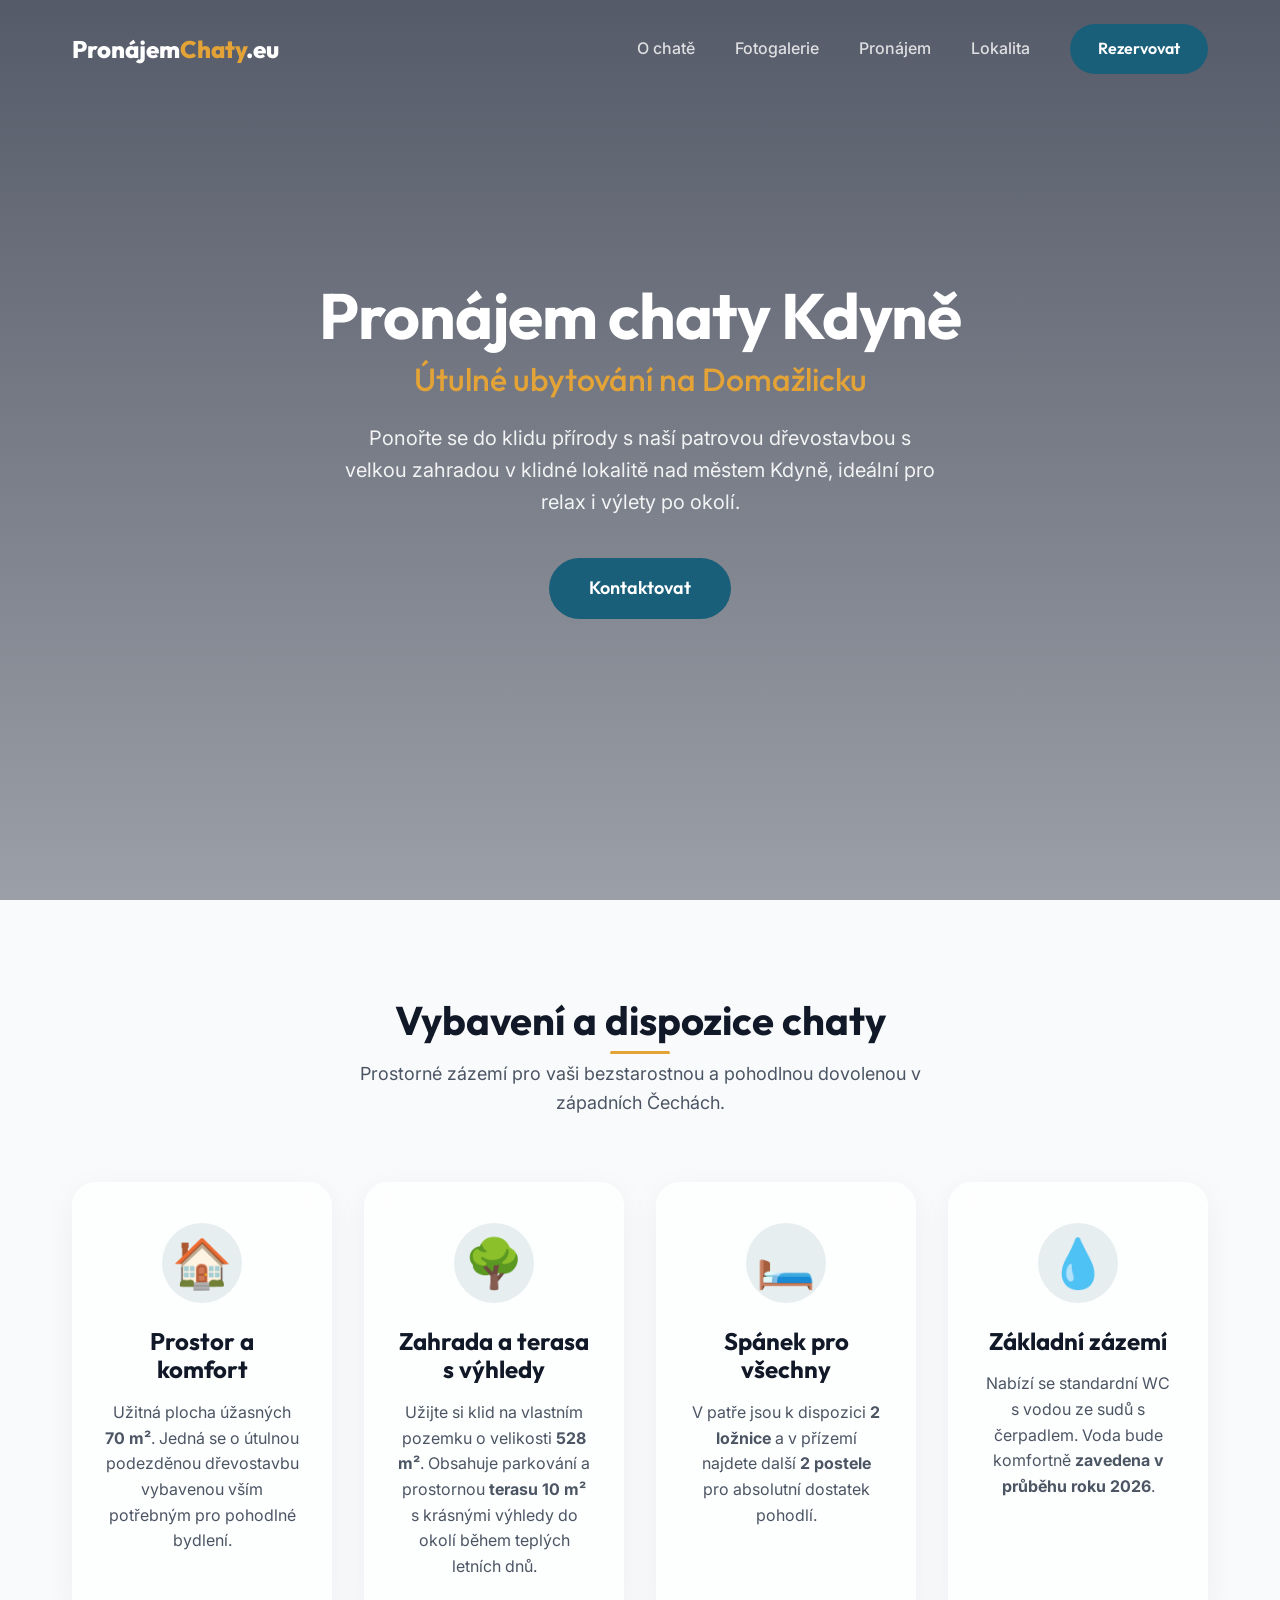
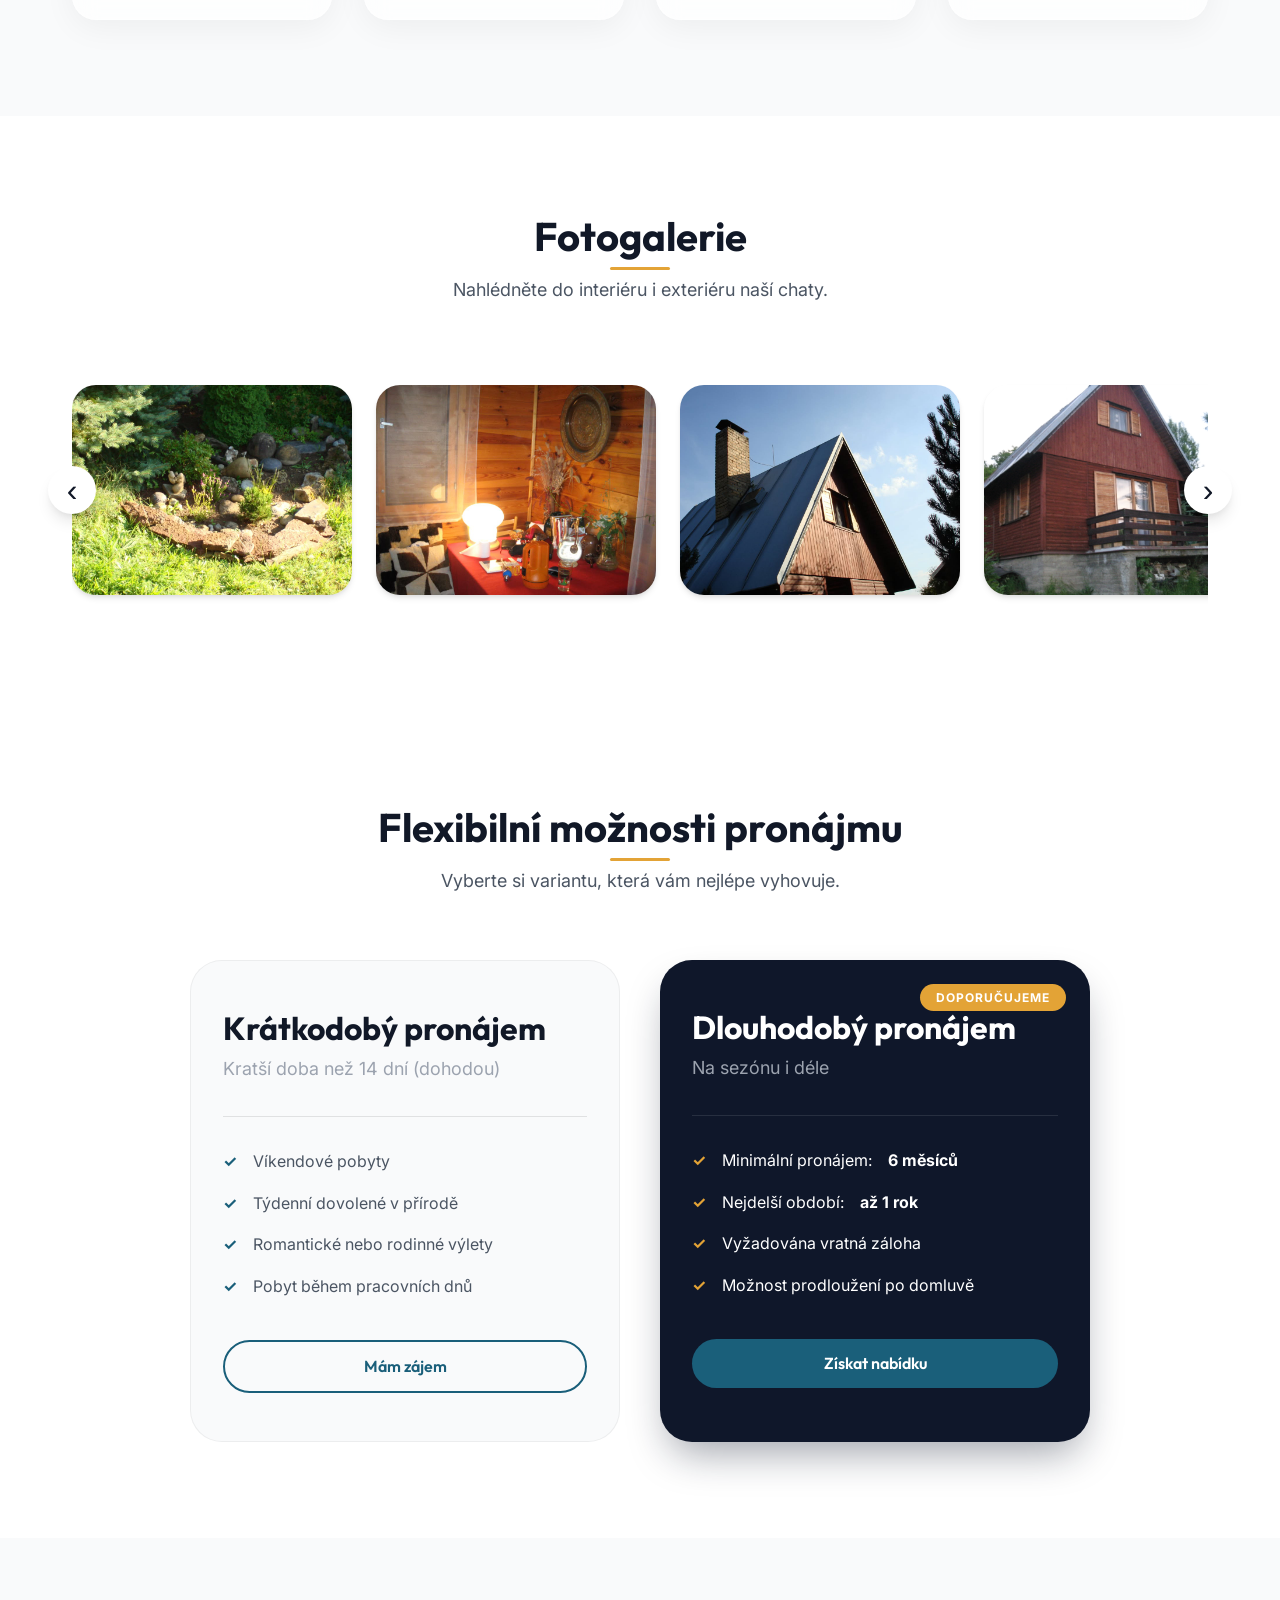
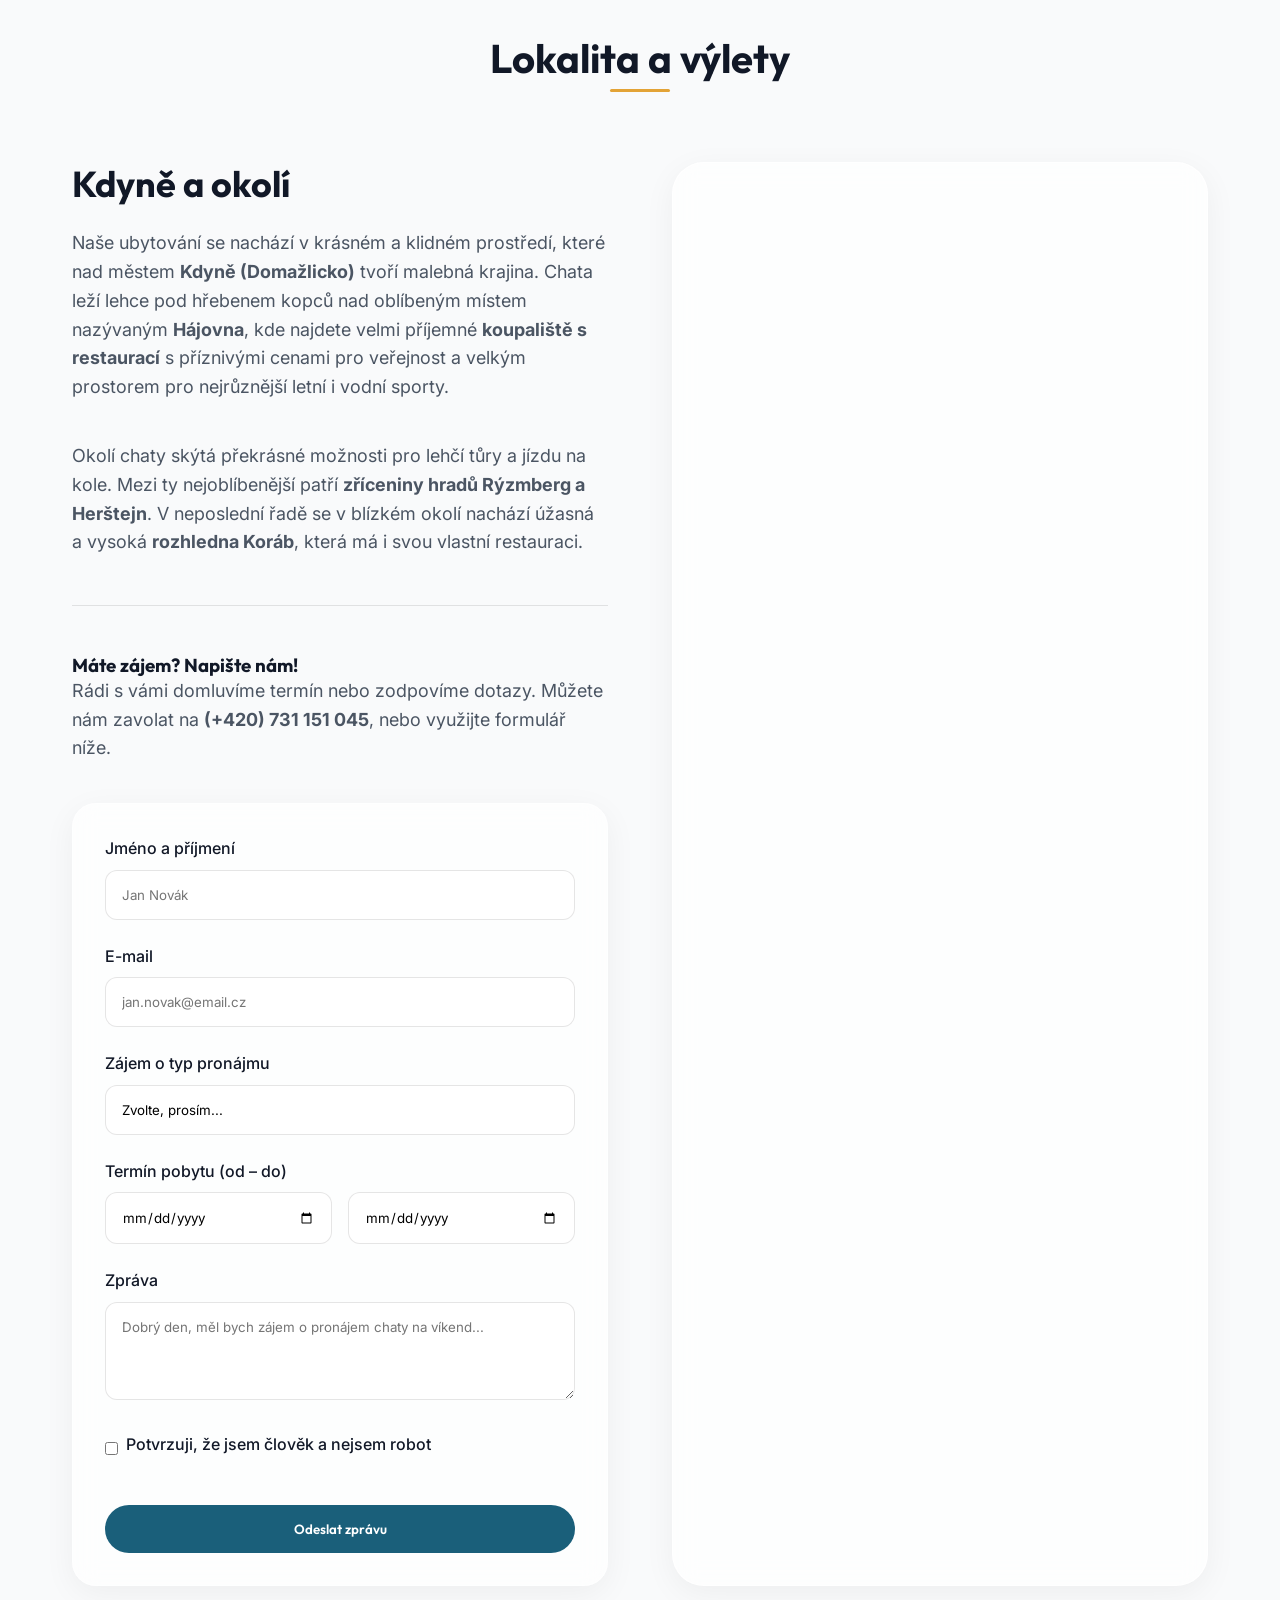
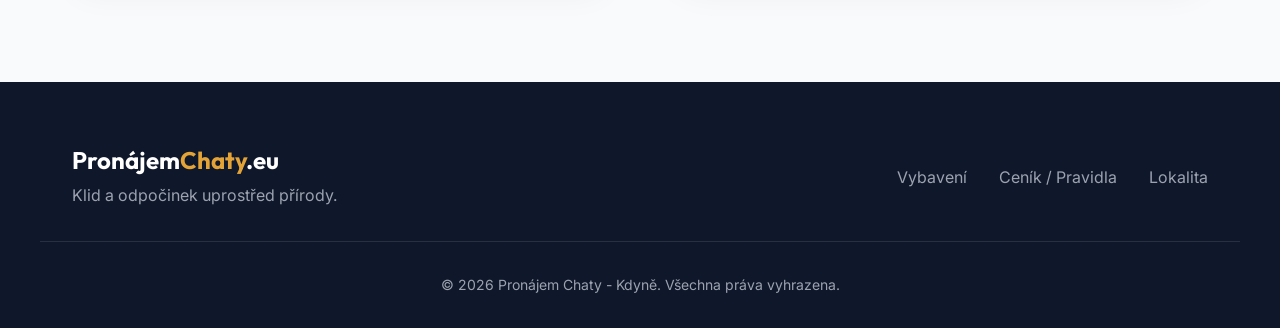
==== commit 93d93f2f: "Update layout: Split Lokalita section title" ====
--- a/index.html
+++ b/index.html
@@ -154,9 +154,14 @@
 
     <!-- Location & Contact -->
     <section id="lokalita" class="location section-padding">
+        <div class="container">
+            <div class="section-title text-center fade-up" style="margin-bottom: 4rem;">
+                <h2>Lokalita a výlety</h2>
+            </div>
+        </div>
         <div class="container layout-split">
             <div class="location-text fade-up">
-                <h2 class="hero-font">Lokalita a výlety - Kdyně a okolí</h2>
+                <h3 class="hero-font" style="font-size: 2.25rem; margin-bottom: 1.5rem; color: var(--color-dark);">Kdyně a okolí</h3>
                 <p>Naše ubytování se nachází v krásném a klidném prostředí, které nad městem <strong>Kdyně
                         (Domažlicko)</strong> tvoří malebná krajina. Chata leží lehce pod hřebenem kopců nad oblíbeným
                     místem nazývaným <strong>Hájovna</strong>, kde najdete velmi příjemné <strong>koupaliště s
